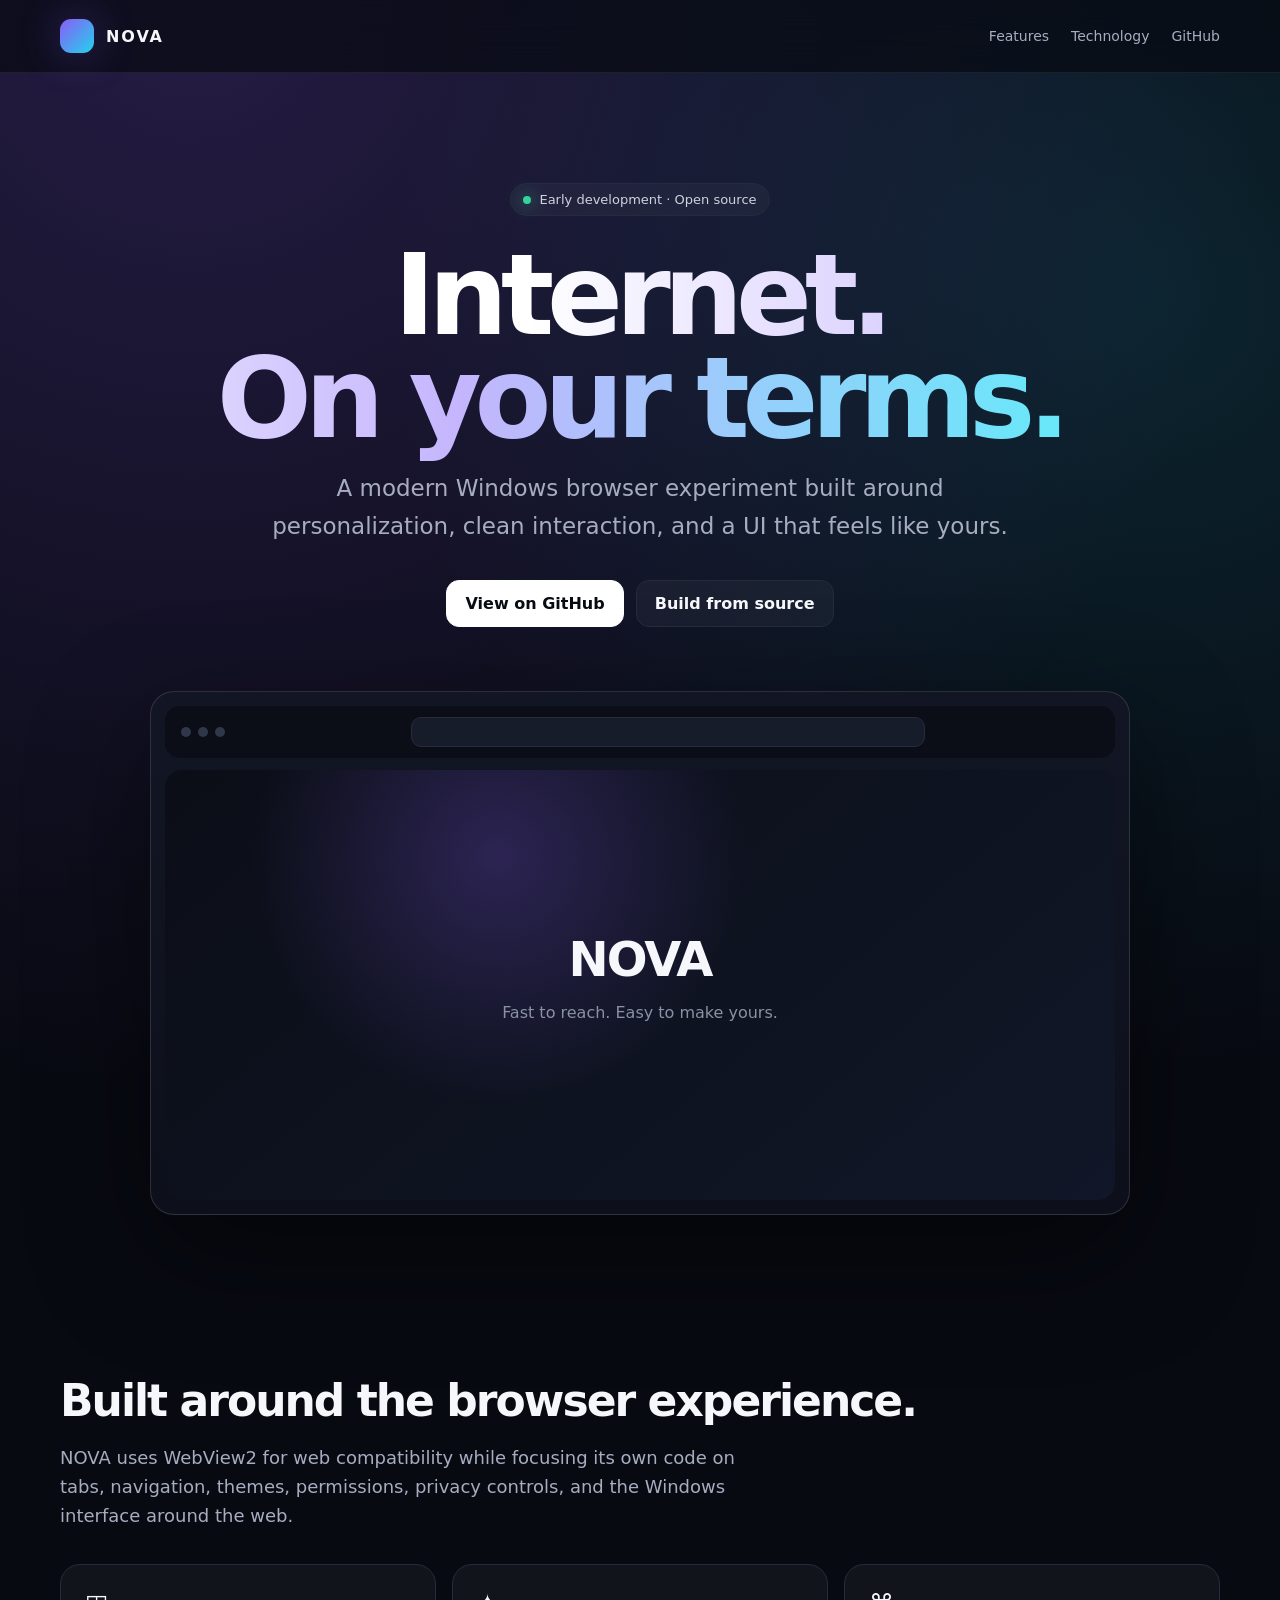
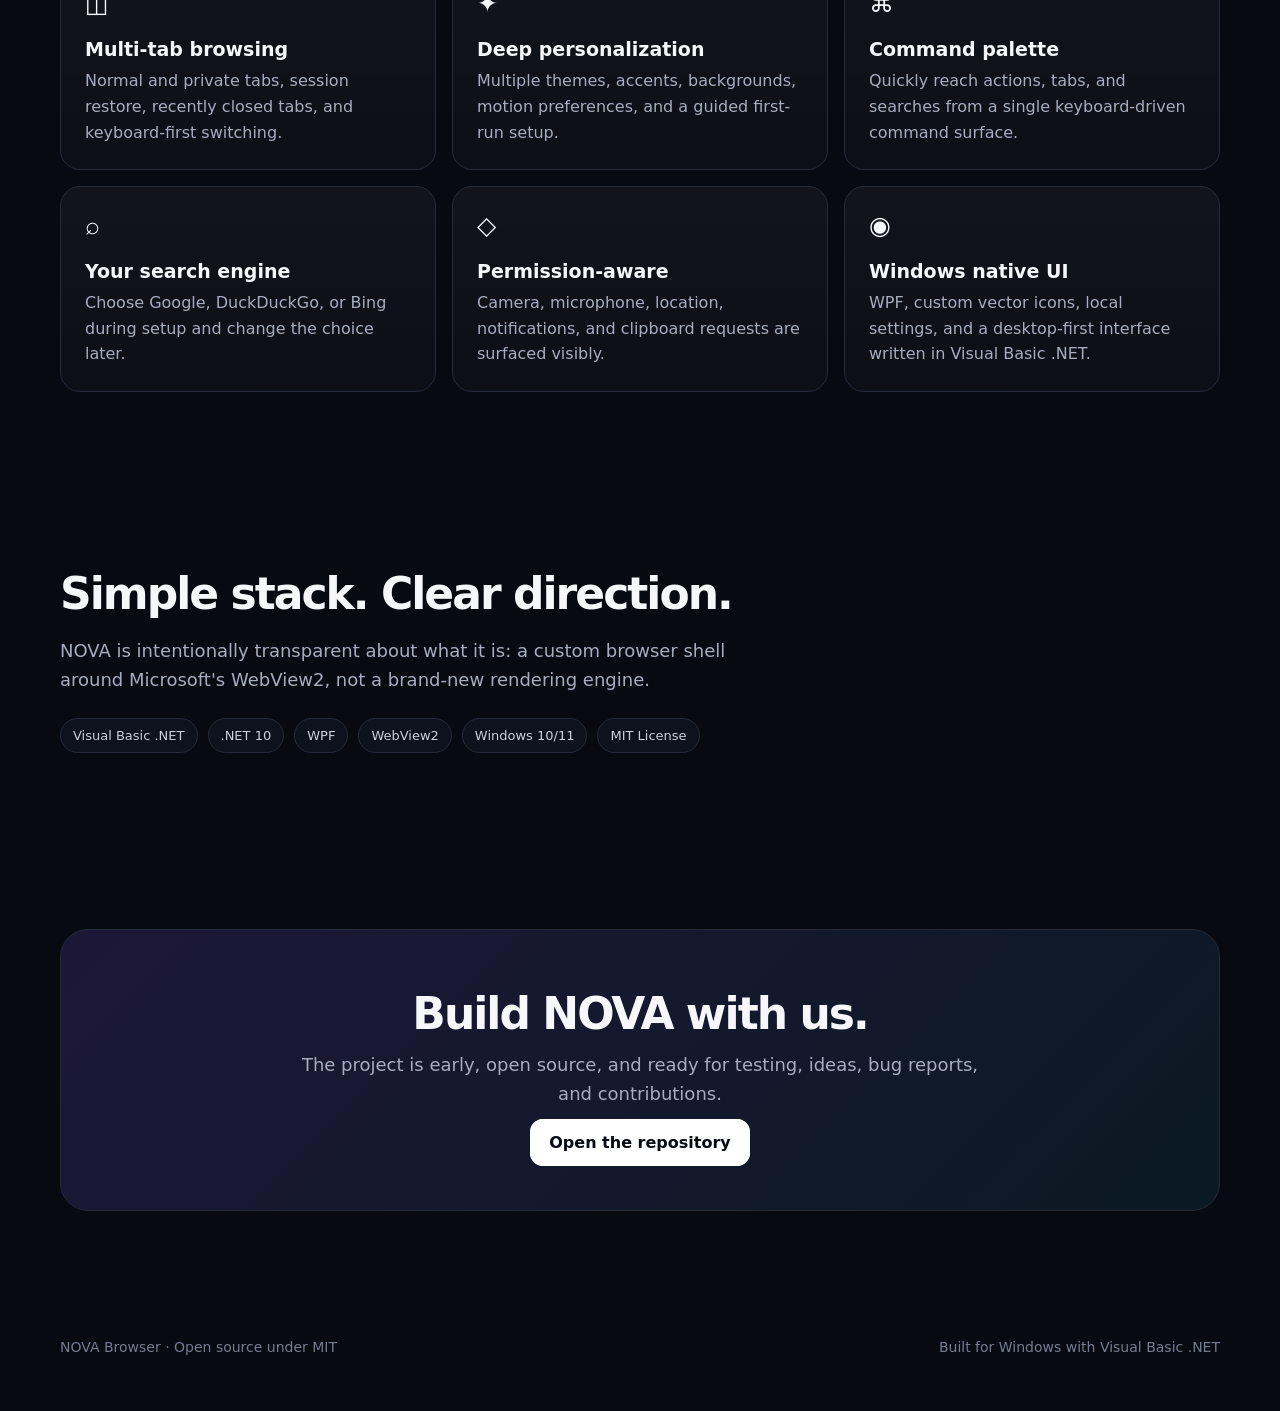
==== docs/index.html @ f79d30aa "Update NOVA Browser -" ====
<!doctype html>
<html lang="en">
<head>
  <meta charset="utf-8" />
  <meta name="viewport" content="width=device-width,initial-scale=1" />
  <meta name="theme-color" content="#090b13" />
  <title>NOVA Browser — Internet, on your terms.</title>
  <meta name="description" content="NOVA Browser is a modern, customizable Windows browser experiment built with Visual Basic .NET, WPF, and Microsoft WebView2." />
  <style>
    :root{--bg:#080a12;--panel:#111522;--text:#f6f7fb;--muted:#a7adc0;--line:#252b3b;--accent:#8b5cf6;--accent2:#22d3ee;--good:#34d399}
    *{box-sizing:border-box} html{scroll-behavior:smooth} body{margin:0;font-family:Inter,ui-sans-serif,system-ui,-apple-system,Segoe UI,Roboto,Arial,sans-serif;background:radial-gradient(circle at 15% 0%,rgba(139,92,246,.22),transparent 34%),radial-gradient(circle at 90% 10%,rgba(34,211,238,.13),transparent 26%),var(--bg);color:var(--text)}
    a{color:inherit;text-decoration:none}.wrap{width:min(1160px,calc(100% - 40px));margin:auto}.nav{position:sticky;top:0;z-index:20;backdrop-filter:blur(16px);background:rgba(8,10,18,.72);border-bottom:1px solid rgba(255,255,255,.07)}.navin{height:72px;display:flex;align-items:center;justify-content:space-between}.brand{display:flex;gap:12px;align-items:center;font-weight:800;letter-spacing:.12em}.logo{width:34px;height:34px;border-radius:11px;background:linear-gradient(135deg,var(--accent),var(--accent2));box-shadow:0 0 40px rgba(139,92,246,.35)}.links{display:flex;gap:22px;color:var(--muted);font-size:14px}.links a:hover{color:#fff}.hero{padding:110px 0 72px;text-align:center}.eyebrow{display:inline-flex;align-items:center;gap:8px;border:1px solid var(--line);background:rgba(255,255,255,.035);padding:8px 12px;border-radius:999px;color:#cfd3df;font-size:13px}.dot{width:8px;height:8px;border-radius:50%;background:var(--good);box-shadow:0 0 18px var(--good)}h1{font-size:clamp(52px,9vw,112px);line-height:.92;margin:28px 0 20px;letter-spacing:-.065em}.grad{background:linear-gradient(90deg,#fff 10%,#c4b5fd 55%,#67e8f9);-webkit-background-clip:text;background-clip:text;color:transparent}.lead{max-width:740px;margin:0 auto;color:var(--muted);font-size:clamp(18px,2.3vw,23px);line-height:1.65}.actions{margin-top:34px;display:flex;justify-content:center;gap:12px;flex-wrap:wrap}.btn{padding:13px 18px;border-radius:13px;border:1px solid var(--line);font-weight:700}.primary{background:#fff;color:#090b13;border-color:#fff}.secondary{background:rgba(255,255,255,.04)}.browser{margin:64px auto 0;max-width:980px;border:1px solid rgba(255,255,255,.13);border-radius:24px;background:linear-gradient(180deg,#121624,#0d101b);box-shadow:0 40px 120px rgba(0,0,0,.48);padding:14px}.bar{height:52px;border-radius:15px;background:#0b0e17;display:flex;align-items:center;padding:0 16px;gap:12px;color:#6f778e}.traffic{display:flex;gap:7px}.traffic i{width:10px;height:10px;border-radius:50%;background:#303748}.url{margin:auto;width:56%;height:30px;border-radius:10px;background:#171c2a;border:1px solid #252b3b}.screen{height:430px;margin-top:12px;border-radius:17px;background:radial-gradient(circle at 35% 20%,rgba(139,92,246,.25),transparent 35%),linear-gradient(140deg,#0b0e17,#111728);display:grid;place-items:center;overflow:hidden}.screenbox{text-align:center}.screenbox b{font-size:48px;letter-spacing:-.04em}.screenbox p{color:#8991a5}.section{padding:88px 0}.section h2{font-size:44px;letter-spacing:-.045em;margin:0 0 14px}.sectionintro{color:var(--muted);max-width:700px;font-size:18px;line-height:1.6}.grid{display:grid;grid-template-columns:repeat(3,1fr);gap:16px;margin-top:34px}.card{min-height:180px;padding:24px;border:1px solid var(--line);border-radius:20px;background:linear-gradient(180deg,rgba(255,255,255,.045),rgba(255,255,255,.02))}.card .icon{font-size:25px}.card h3{margin:20px 0 8px;font-size:19px}.card p{margin:0;color:var(--muted);line-height:1.6}.tech{display:flex;gap:10px;flex-wrap:wrap;margin-top:24px}.pill{border:1px solid var(--line);background:#0e121c;border-radius:999px;padding:9px 12px;color:#cbd0de;font-size:13px}.cta{padding:58px;border:1px solid var(--line);border-radius:28px;background:linear-gradient(135deg,rgba(139,92,246,.16),rgba(34,211,238,.08));text-align:center}.cta h2{margin:0 0 12px}.footer{padding:40px 0 56px;color:#747c91;font-size:14px}.footerin{display:flex;justify-content:space-between;gap:20px;flex-wrap:wrap}
    @media(max-width:800px){.links{display:none}.grid{grid-template-columns:1fr}.hero{padding-top:72px}.screen{height:300px}.browser{margin-top:42px}.section{padding:64px 0}.cta{padding:34px 22px}}
  </style>
</head>
<body>
  <nav class="nav"><div class="wrap navin"><a class="brand" href="#"><span class="logo"></span>NOVA</a><div class="links"><a href="#features">Features</a><a href="#tech">Technology</a><a href="https://github.com/Darschnid479/NovaBrowser">GitHub</a></div></div></nav>
  <main>
    <section class="hero wrap">
      <div class="eyebrow"><span class="dot"></span> Early development · Open source</div>
      <h1><span class="grad">Internet.<br>On your terms.</span></h1>
      <p class="lead">A modern Windows browser experiment built around personalization, clean interaction, and a UI that feels like yours.</p>
      <div class="actions"><a class="btn primary" href="https://github.com/Darschnid479/NovaBrowser">View on GitHub</a><a class="btn secondary" href="https://github.com/Darschnid479/NovaBrowser#-quick-start">Build from source</a></div>
      <div class="browser" aria-label="NOVA Browser concept window"><div class="bar"><span class="traffic"><i></i><i></i><i></i></span><span class="url"></span></div><div class="screen"><div class="screenbox"><b>NOVA</b><p>Fast to reach. Easy to make yours.</p></div></div></div>
    </section>
    <section class="section wrap" id="features"><h2>Built around the browser experience.</h2><p class="sectionintro">NOVA uses WebView2 for web compatibility while focusing its own code on tabs, navigation, themes, permissions, privacy controls, and the Windows interface around the web.</p>
      <div class="grid">
        <div class="card"><div class="icon">◫</div><h3>Multi-tab browsing</h3><p>Normal and private tabs, session restore, recently closed tabs, and keyboard-first switching.</p></div>
        <div class="card"><div class="icon">✦</div><h3>Deep personalization</h3><p>Multiple themes, accents, backgrounds, motion preferences, and a guided first-run setup.</p></div>
        <div class="card"><div class="icon">⌘</div><h3>Command palette</h3><p>Quickly reach actions, tabs, and searches from a single keyboard-driven command surface.</p></div>
        <div class="card"><div class="icon">⌕</div><h3>Your search engine</h3><p>Choose Google, DuckDuckGo, or Bing during setup and change the choice later.</p></div>
        <div class="card"><div class="icon">◇</div><h3>Permission-aware</h3><p>Camera, microphone, location, notifications, and clipboard requests are surfaced visibly.</p></div>
        <div class="card"><div class="icon">◉</div><h3>Windows native UI</h3><p>WPF, custom vector icons, local settings, and a desktop-first interface written in Visual Basic .NET.</p></div>
      </div>
    </section>
    <section class="section wrap" id="tech"><h2>Simple stack. Clear direction.</h2><p class="sectionintro">NOVA is intentionally transparent about what it is: a custom browser shell around Microsoft's WebView2, not a brand-new rendering engine.</p><div class="tech"><span class="pill">Visual Basic .NET</span><span class="pill">.NET 10</span><span class="pill">WPF</span><span class="pill">WebView2</span><span class="pill">Windows 10/11</span><span class="pill">MIT License</span></div></section>
    <section class="section wrap"><div class="cta"><h2>Build NOVA with us.</h2><p class="sectionintro" style="margin:0 auto 24px">The project is early, open source, and ready for testing, ideas, bug reports, and contributions.</p><a class="btn primary" href="https://github.com/Darschnid479/NovaBrowser">Open the repository</a></div></section>
  </main>
  <footer class="footer"><div class="wrap footerin"><span>NOVA Browser · Open source under MIT</span><span>Built for Windows with Visual Basic .NET</span></div></footer>
</body>
</html>
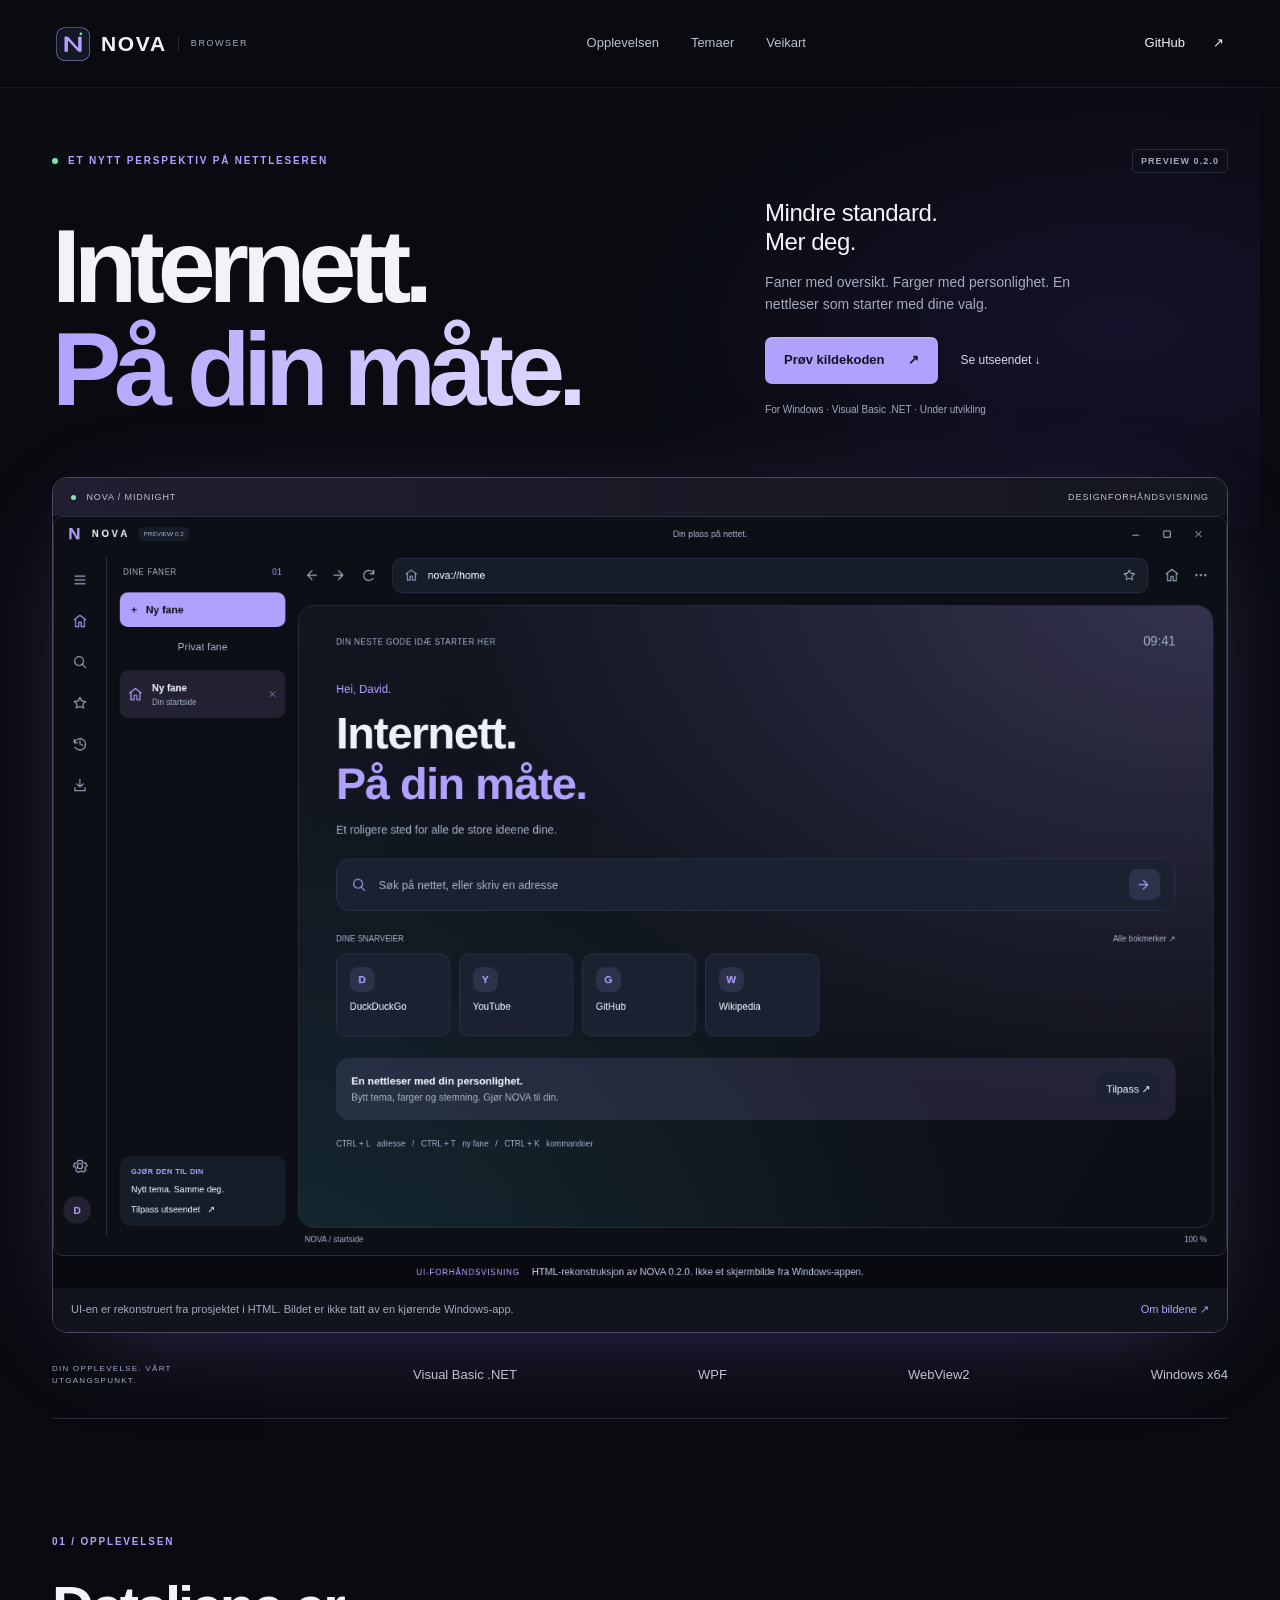
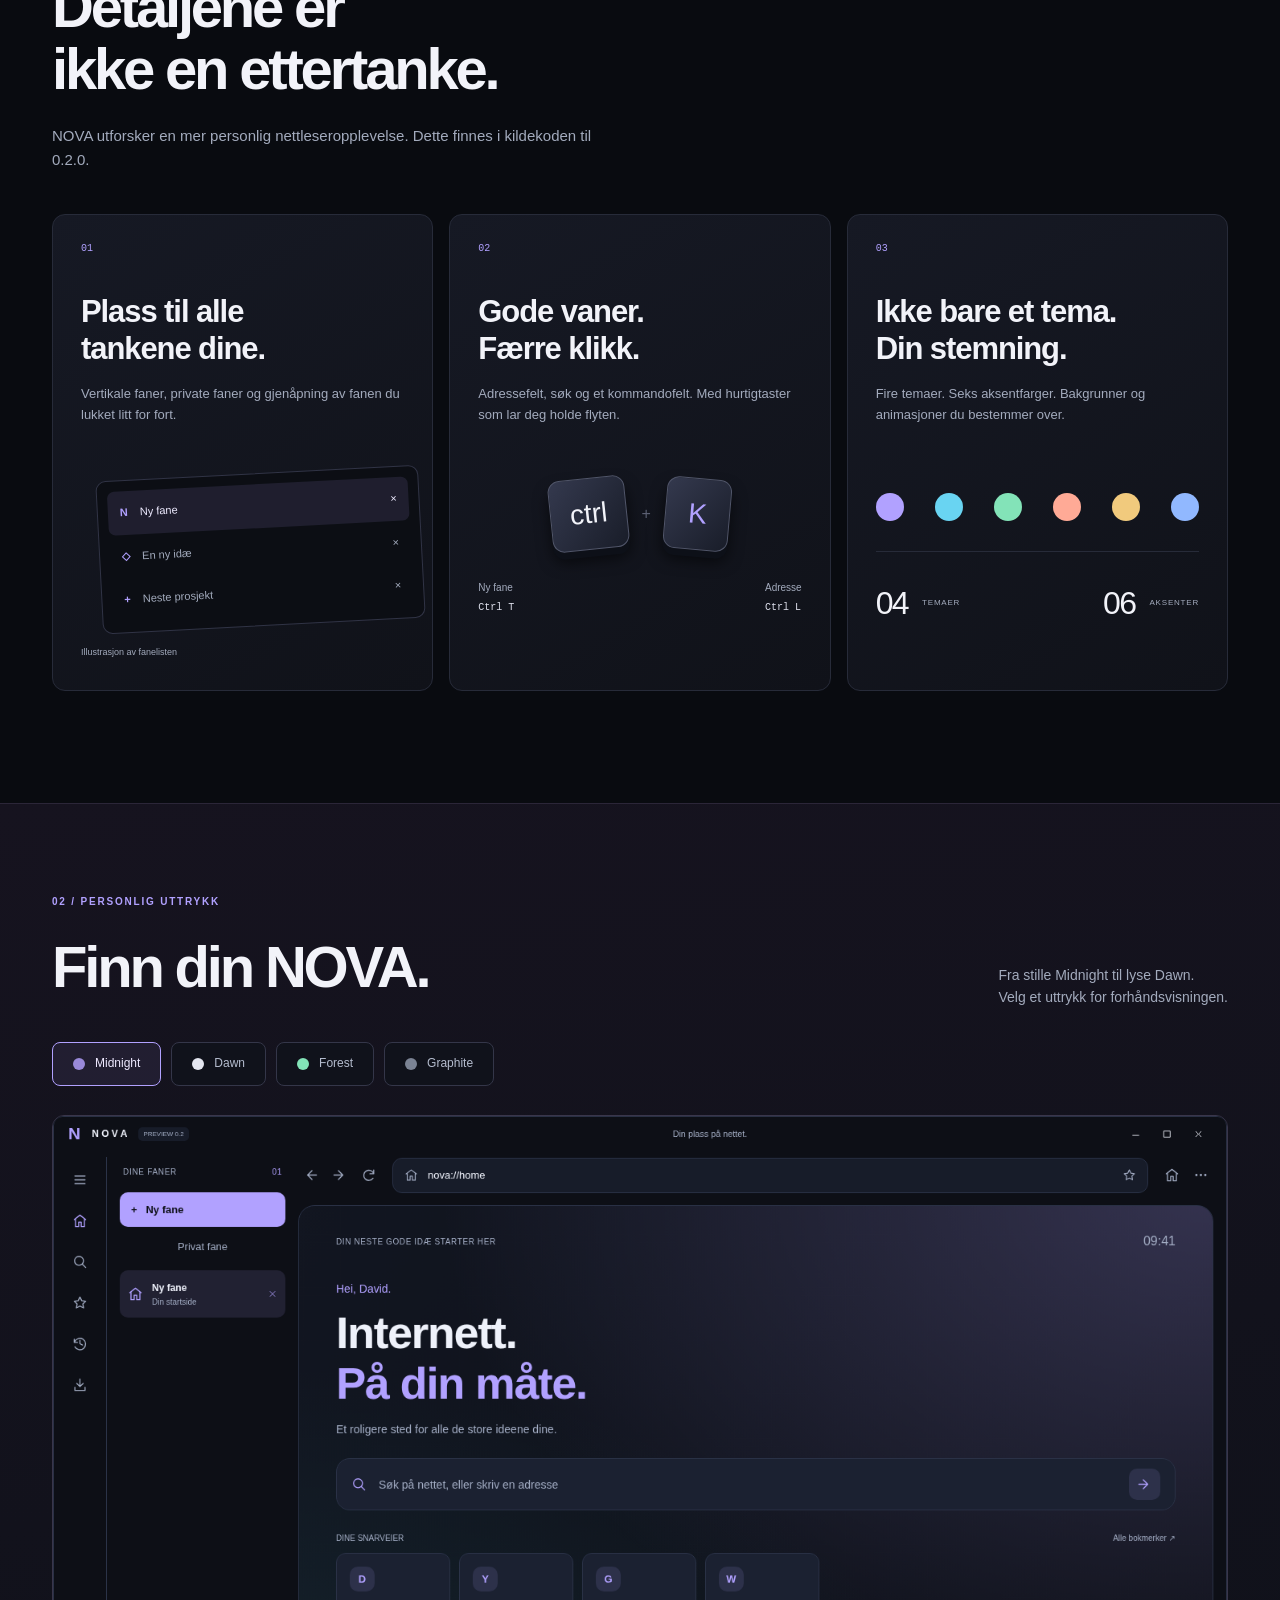
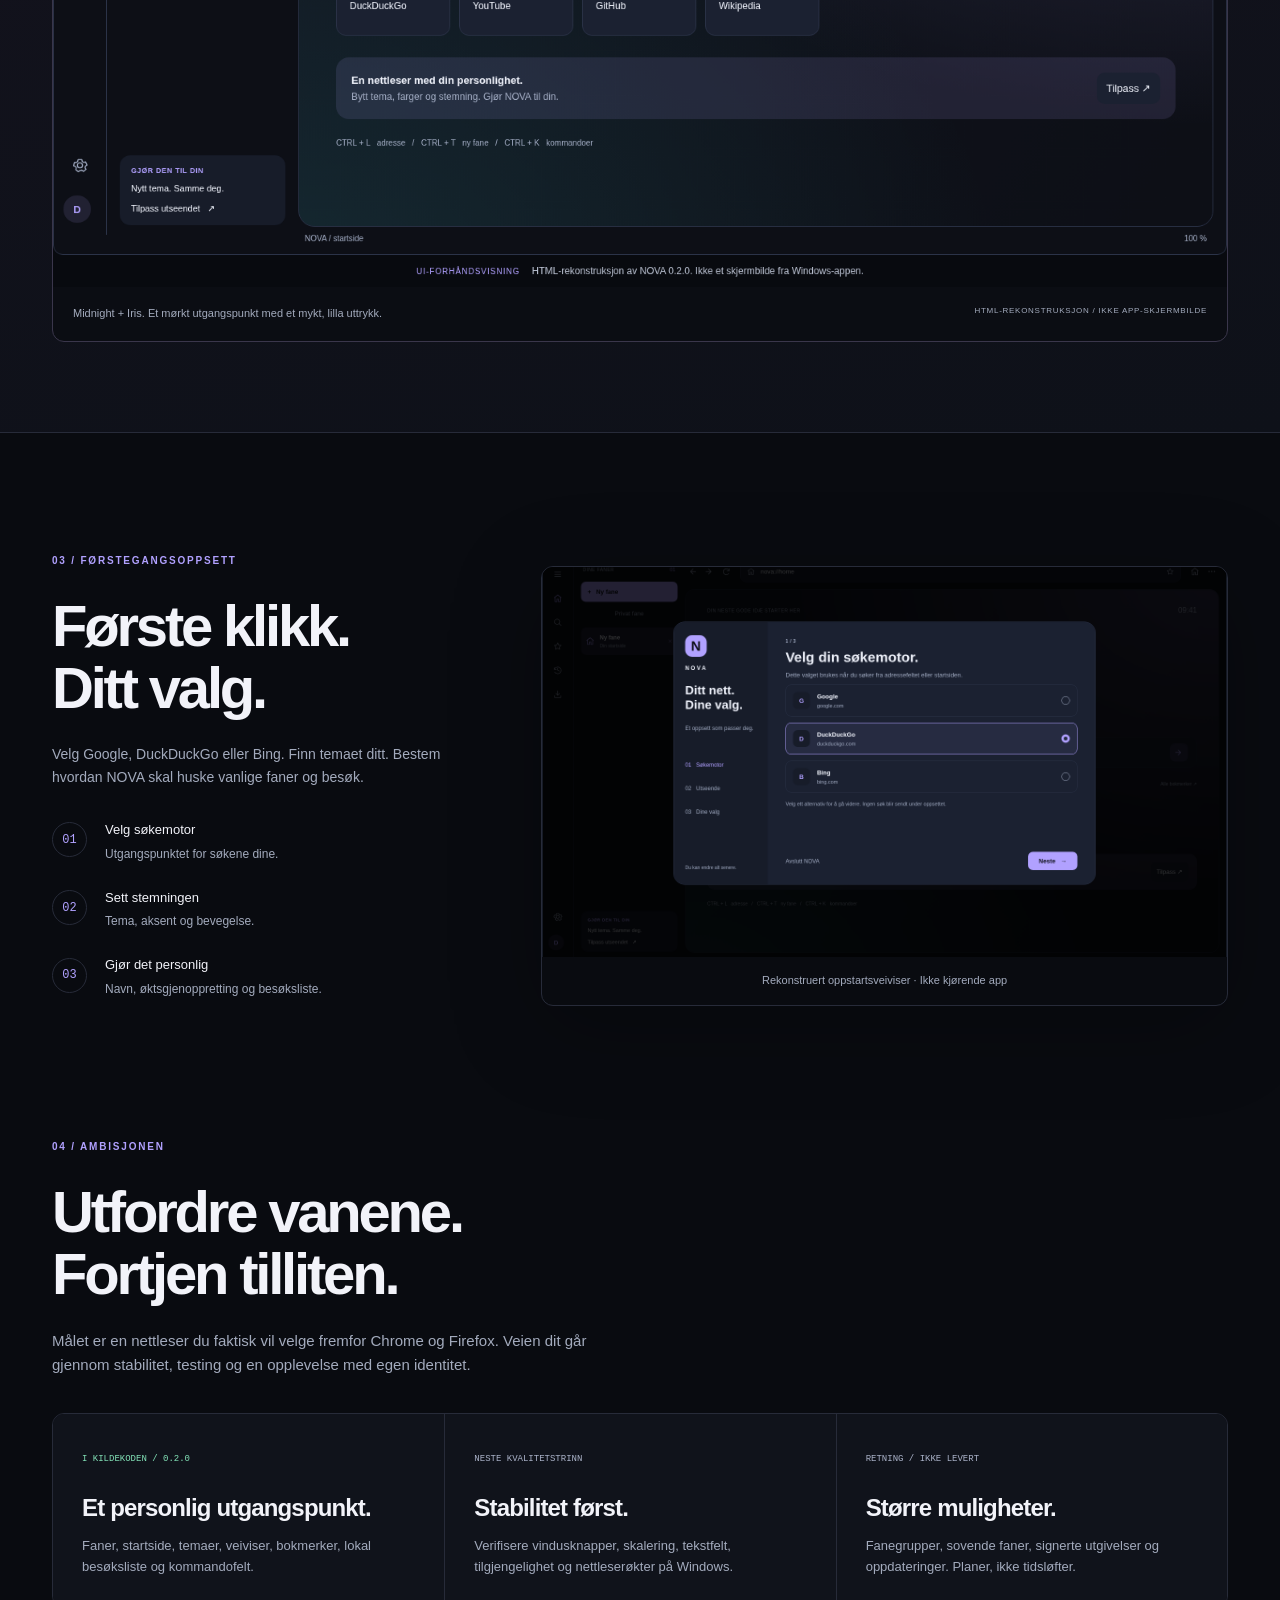
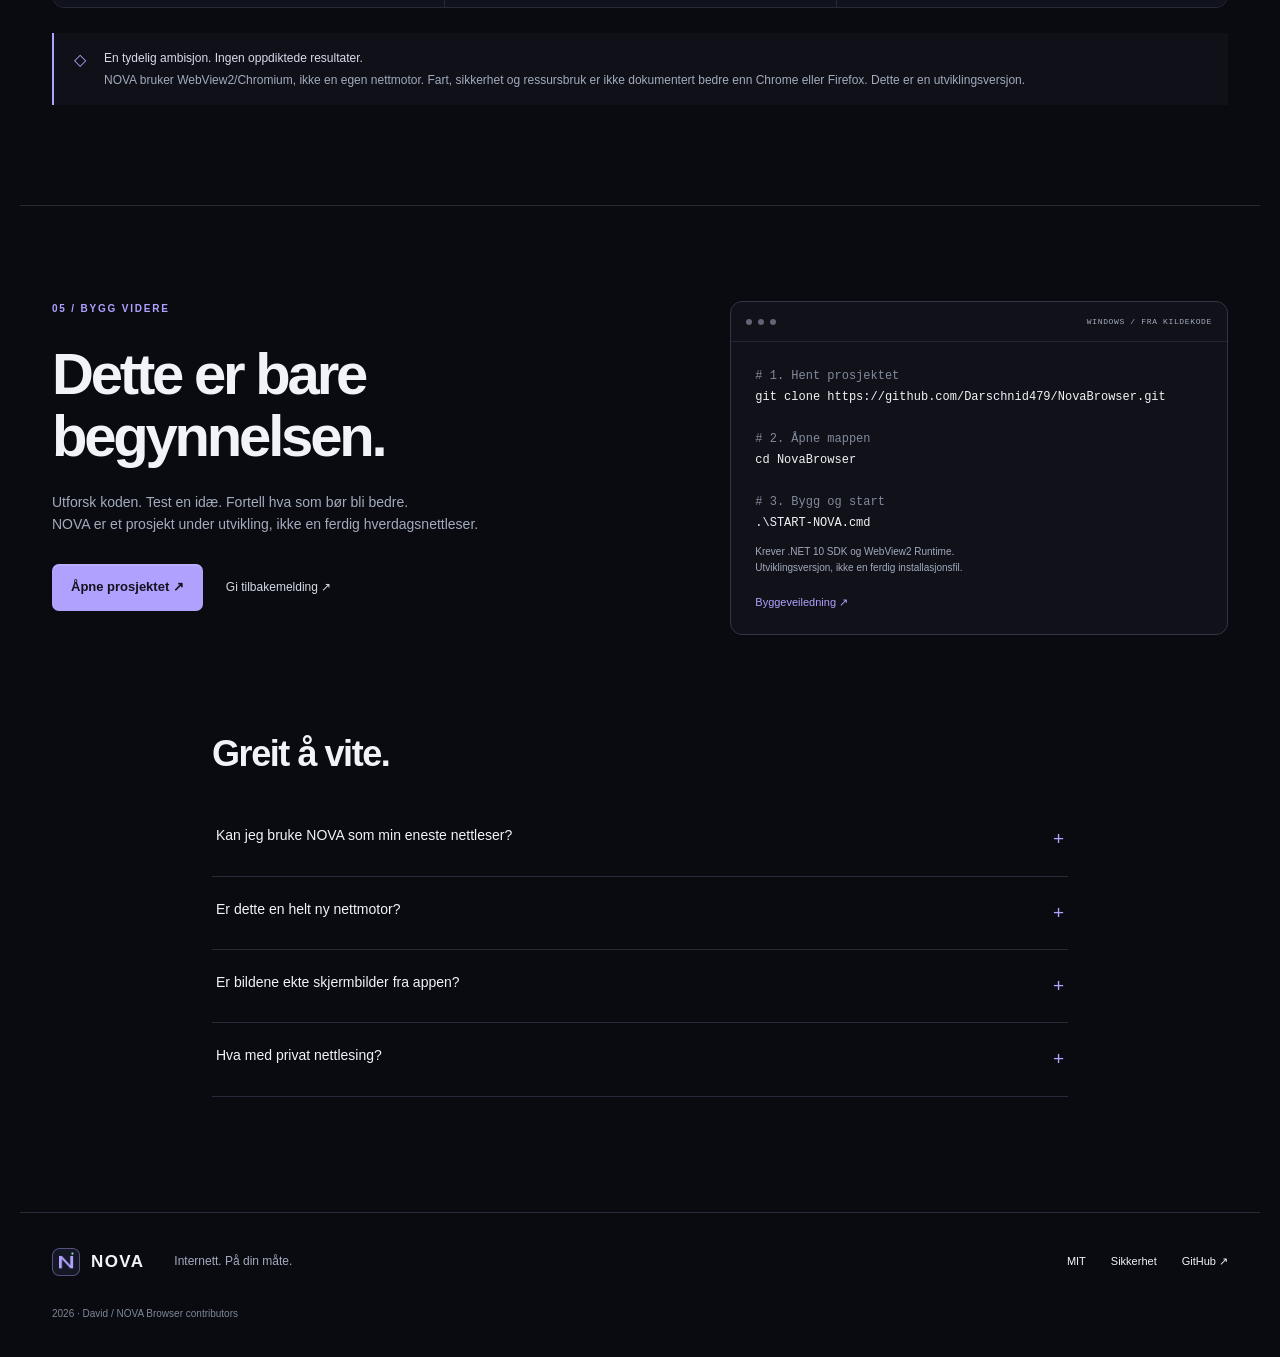
==== commit 870fc502: "Polish NOVA: presentation, documentation and source package" ====
--- a/docs/index.html
+++ b/docs/index.html
@@ -1,41 +1,20 @@
 <!doctype html>
-<html lang="en">
-<head>
-  <meta charset="utf-8" />
-  <meta name="viewport" content="width=device-width,initial-scale=1" />
-  <meta name="theme-color" content="#090b13" />
-  <title>NOVA Browser — Internet, on your terms.</title>
-  <meta name="description" content="NOVA Browser is a modern, customizable Windows browser experiment built with Visual Basic .NET, WPF, and Microsoft WebView2." />
-  <style>
-    :root{--bg:#080a12;--panel:#111522;--text:#f6f7fb;--muted:#a7adc0;--line:#252b3b;--accent:#8b5cf6;--accent2:#22d3ee;--good:#34d399}
-    *{box-sizing:border-box} html{scroll-behavior:smooth} body{margin:0;font-family:Inter,ui-sans-serif,system-ui,-apple-system,Segoe UI,Roboto,Arial,sans-serif;background:radial-gradient(circle at 15% 0%,rgba(139,92,246,.22),transparent 34%),radial-gradient(circle at 90% 10%,rgba(34,211,238,.13),transparent 26%),var(--bg);color:var(--text)}
-    a{color:inherit;text-decoration:none}.wrap{width:min(1160px,calc(100% - 40px));margin:auto}.nav{position:sticky;top:0;z-index:20;backdrop-filter:blur(16px);background:rgba(8,10,18,.72);border-bottom:1px solid rgba(255,255,255,.07)}.navin{height:72px;display:flex;align-items:center;justify-content:space-between}.brand{display:flex;gap:12px;align-items:center;font-weight:800;letter-spacing:.12em}.logo{width:34px;height:34px;border-radius:11px;background:linear-gradient(135deg,var(--accent),var(--accent2));box-shadow:0 0 40px rgba(139,92,246,.35)}.links{display:flex;gap:22px;color:var(--muted);font-size:14px}.links a:hover{color:#fff}.hero{padding:110px 0 72px;text-align:center}.eyebrow{display:inline-flex;align-items:center;gap:8px;border:1px solid var(--line);background:rgba(255,255,255,.035);padding:8px 12px;border-radius:999px;color:#cfd3df;font-size:13px}.dot{width:8px;height:8px;border-radius:50%;background:var(--good);box-shadow:0 0 18px var(--good)}h1{font-size:clamp(52px,9vw,112px);line-height:.92;margin:28px 0 20px;letter-spacing:-.065em}.grad{background:linear-gradient(90deg,#fff 10%,#c4b5fd 55%,#67e8f9);-webkit-background-clip:text;background-clip:text;color:transparent}.lead{max-width:740px;margin:0 auto;color:var(--muted);font-size:clamp(18px,2.3vw,23px);line-height:1.65}.actions{margin-top:34px;display:flex;justify-content:center;gap:12px;flex-wrap:wrap}.btn{padding:13px 18px;border-radius:13px;border:1px solid var(--line);font-weight:700}.primary{background:#fff;color:#090b13;border-color:#fff}.secondary{background:rgba(255,255,255,.04)}.browser{margin:64px auto 0;max-width:980px;border:1px solid rgba(255,255,255,.13);border-radius:24px;background:linear-gradient(180deg,#121624,#0d101b);box-shadow:0 40px 120px rgba(0,0,0,.48);padding:14px}.bar{height:52px;border-radius:15px;background:#0b0e17;display:flex;align-items:center;padding:0 16px;gap:12px;color:#6f778e}.traffic{display:flex;gap:7px}.traffic i{width:10px;height:10px;border-radius:50%;background:#303748}.url{margin:auto;width:56%;height:30px;border-radius:10px;background:#171c2a;border:1px solid #252b3b}.screen{height:430px;margin-top:12px;border-radius:17px;background:radial-gradient(circle at 35% 20%,rgba(139,92,246,.25),transparent 35%),linear-gradient(140deg,#0b0e17,#111728);display:grid;place-items:center;overflow:hidden}.screenbox{text-align:center}.screenbox b{font-size:48px;letter-spacing:-.04em}.screenbox p{color:#8991a5}.section{padding:88px 0}.section h2{font-size:44px;letter-spacing:-.045em;margin:0 0 14px}.sectionintro{color:var(--muted);max-width:700px;font-size:18px;line-height:1.6}.grid{display:grid;grid-template-columns:repeat(3,1fr);gap:16px;margin-top:34px}.card{min-height:180px;padding:24px;border:1px solid var(--line);border-radius:20px;background:linear-gradient(180deg,rgba(255,255,255,.045),rgba(255,255,255,.02))}.card .icon{font-size:25px}.card h3{margin:20px 0 8px;font-size:19px}.card p{margin:0;color:var(--muted);line-height:1.6}.tech{display:flex;gap:10px;flex-wrap:wrap;margin-top:24px}.pill{border:1px solid var(--line);background:#0e121c;border-radius:999px;padding:9px 12px;color:#cbd0de;font-size:13px}.cta{padding:58px;border:1px solid var(--line);border-radius:28px;background:linear-gradient(135deg,rgba(139,92,246,.16),rgba(34,211,238,.08));text-align:center}.cta h2{margin:0 0 12px}.footer{padding:40px 0 56px;color:#747c91;font-size:14px}.footerin{display:flex;justify-content:space-between;gap:20px;flex-wrap:wrap}
-    @media(max-width:800px){.links{display:none}.grid{grid-template-columns:1fr}.hero{padding-top:72px}.screen{height:300px}.browser{margin-top:42px}.section{padding:64px 0}.cta{padding:34px 22px}}
-  </style>
-</head>
-<body>
-  <nav class="nav"><div class="wrap navin"><a class="brand" href="#"><span class="logo"></span>NOVA</a><div class="links"><a href="#features">Features</a><a href="#tech">Technology</a><a href="https://github.com/Darschnid479/NovaBrowser">GitHub</a></div></div></nav>
-  <main>
-    <section class="hero wrap">
-      <div class="eyebrow"><span class="dot"></span> Early development · Open source</div>
-      <h1><span class="grad">Internet.<br>On your terms.</span></h1>
-      <p class="lead">A modern Windows browser experiment built around personalization, clean interaction, and a UI that feels like yours.</p>
-      <div class="actions"><a class="btn primary" href="https://github.com/Darschnid479/NovaBrowser">View on GitHub</a><a class="btn secondary" href="https://github.com/Darschnid479/NovaBrowser#-quick-start">Build from source</a></div>
-      <div class="browser" aria-label="NOVA Browser concept window"><div class="bar"><span class="traffic"><i></i><i></i><i></i></span><span class="url"></span></div><div class="screen"><div class="screenbox"><b>NOVA</b><p>Fast to reach. Easy to make yours.</p></div></div></div>
-    </section>
-    <section class="section wrap" id="features"><h2>Built around the browser experience.</h2><p class="sectionintro">NOVA uses WebView2 for web compatibility while focusing its own code on tabs, navigation, themes, permissions, privacy controls, and the Windows interface around the web.</p>
-      <div class="grid">
-        <div class="card"><div class="icon">◫</div><h3>Multi-tab browsing</h3><p>Normal and private tabs, session restore, recently closed tabs, and keyboard-first switching.</p></div>
-        <div class="card"><div class="icon">✦</div><h3>Deep personalization</h3><p>Multiple themes, accents, backgrounds, motion preferences, and a guided first-run setup.</p></div>
-        <div class="card"><div class="icon">⌘</div><h3>Command palette</h3><p>Quickly reach actions, tabs, and searches from a single keyboard-driven command surface.</p></div>
-        <div class="card"><div class="icon">⌕</div><h3>Your search engine</h3><p>Choose Google, DuckDuckGo, or Bing during setup and change the choice later.</p></div>
-        <div class="card"><div class="icon">◇</div><h3>Permission-aware</h3><p>Camera, microphone, location, notifications, and clipboard requests are surfaced visibly.</p></div>
-        <div class="card"><div class="icon">◉</div><h3>Windows native UI</h3><p>WPF, custom vector icons, local settings, and a desktop-first interface written in Visual Basic .NET.</p></div>
-      </div>
-    </section>
-    <section class="section wrap" id="tech"><h2>Simple stack. Clear direction.</h2><p class="sectionintro">NOVA is intentionally transparent about what it is: a custom browser shell around Microsoft's WebView2, not a brand-new rendering engine.</p><div class="tech"><span class="pill">Visual Basic .NET</span><span class="pill">.NET 10</span><span class="pill">WPF</span><span class="pill">WebView2</span><span class="pill">Windows 10/11</span><span class="pill">MIT License</span></div></section>
-    <section class="section wrap"><div class="cta"><h2>Build NOVA with us.</h2><p class="sectionintro" style="margin:0 auto 24px">The project is early, open source, and ready for testing, ideas, bug reports, and contributions.</p><a class="btn primary" href="https://github.com/Darschnid479/NovaBrowser">Open the repository</a></div></section>
-  </main>
-  <footer class="footer"><div class="wrap footerin"><span>NOVA Browser · Open source under MIT</span><span>Built for Windows with Visual Basic .NET</span></div></footer>
-</body>
-</html>
+<html lang="nb"><head><meta charset="utf-8"><meta name="viewport" content="width=device-width, initial-scale=1"><meta name="description" content="NOVA Browser: en personlig Windows-nettleser i Visual Basic .NET. Utforsk faner, temaer og et oppsett som starter med dine valg."><meta name="theme-color" content="#090b10"><meta property="og:title" content="NOVA Browser | Internett. På din måte."><meta property="og:description" content="Ditt nett. Dine valg. En Windows-nettleser under utvikling, med faner, temaer og et personlig oppsett."><meta property="og:type" content="website"><meta property="og:image" content="https://darschnid479.github.io/NovaBrowser/assets/brand/social-card.png"><meta property="og:url" content="https://darschnid479.github.io/NovaBrowser/"><meta name="twitter:card" content="summary_large_image"><title>NOVA Browser | Internett. På din måte.</title><link rel="icon" href="assets/brand/nova-mark.png"><link rel="stylesheet" href="assets/site.css"><script src="assets/site.js" defer></script></head>
+<body><a class="skip" href="#main">Hopp til innhold</a><header class="site-header"><a class="logo" href="#" aria-label="NOVA start"><img src="assets/brand/nova-mark.png" width="34" height="34" alt=""><strong>NOVA</strong><span>BROWSER</span></a><nav aria-label="Hovedmeny"><a href="#opplevelsen">Opplevelsen</a><a href="#temaer">Temaer</a><a href="#veikart">Veikart</a></nav><a class="github-link" href="https://github.com/Darschnid479/NovaBrowser">GitHub <span aria-hidden="true">&#8599;</span></a></header>
+<main id="main"><section class="hero wrap"><div class="hero-orbit" aria-hidden="true"></div><p class="eyebrow"><span class="dot"></span> ET NYTT PERSPEKTIV PÅ NETTLESEREN <span class="release">PREVIEW 0.2.0</span></p><div class="hero-grid"><h1>Internett.<br><span>På din måte.</span></h1><div class="hero-copy"><p>Mindre standard.<br>Mer deg.</p><p class="muted">Faner med oversikt. Farger med personlighet. En nettleser som starter med dine valg.</p><div class="actions"><a class="button primary" href="#kom-i-gang">Prøv kildekoden <span>&#8599;</span></a><a class="text-link" href="#temaer">Se utseendet &#8595;</a></div><small>For Windows &middot; Visual Basic .NET &middot; Under utvikling</small></div></div>
+<figure class="hero-shot"><div class="shot-top"><span><i></i> NOVA / MIDNIGHT</span><span>DESIGNFORHÅNDSVISNING</span></div><img id="hero-preview" src="assets/previews/nova-midnight.png" width="1460" height="960" fetchpriority="high" alt="HTML-rekonstruksjon av NOVAs startside: mørkt tema, vertikale faner og personlig søk."><figcaption>UI-en er rekonstruert fra prosjektet i HTML. Bildet er ikke tatt av en kjørende Windows-app. <a href="https://github.com/Darschnid479/NovaBrowser/blob/main/docs/VISUELT.md">Om bildene &#8599;</a></figcaption></figure>
+<div class="tech-strip"><span>DIN OPPLEVELSE. VÅRT UTGANGSPUNKT.</span><div>Visual Basic .NET</div><div>WPF</div><div>WebView2</div><div>Windows x64</div></div></section>
+<section class="wrap feature-section" id="opplevelsen"><div class="section-heading"><p class="eyebrow">01 / OPPLEVELSEN</p><h2>Detaljene er<br>ikke en ettertanke.</h2><p class="muted">NOVA utforsker en mer personlig nettleseropplevelse. Dette finnes i kildekoden til 0.2.0.</p></div><div class="feature-grid"><article class="feature-card tabs-card"><span class="card-number">01</span><h3>Plass til alle<br>tankene dine.</h3><p>Vertikale faner, private faner og gjenåpning av fanen du lukket litt for fort.</p><div class="mini-tabs" aria-hidden="true"><div class="selected"><b>N</b> Ny fane <span>&#215;</span></div><div><b>&#9671;</b> En ny idæ <span>&#215;</span></div><div><b>+</b> Neste prosjekt <span>&#215;</span></div></div><small>Illustrasjon av fanelisten</small></article><article class="feature-card command-card"><span class="card-number">02</span><h3>Gode vaner.<br>Færre klikk.</h3><p>Adressefelt, søk og et kommandofelt. Med hurtigtaster som lar deg holde flyten.</p><div class="keycap-art" aria-hidden="true"><kbd>ctrl</kbd><span>+</span><kbd>K</kbd></div><div class="shortcut-line"><span>Ny fane <kbd>Ctrl T</kbd></span><span>Adresse <kbd>Ctrl L</kbd></span></div></article><article class="feature-card settings-card"><span class="card-number">03</span><h3>Ikke bare et tema.<br>Din stemning.</h3><p>Fire temaer. Seks aksentfarger. Bakgrunner og animasjoner du bestemmer over.</p><div class="swatches" aria-hidden="true"><i></i><i></i><i></i><i></i><i></i><i></i></div><div class="feature-bottom"><strong>04</strong><span>TEMAER</span><strong>06</strong><span>AKSENTER</span></div></article></div></section>
+<section class="theme-section" id="temaer"><div class="wrap"><div class="theme-heading"><div><p class="eyebrow">02 / PERSONLIG UTTRYKK</p><h2>Finn din NOVA.</h2></div><p class="muted">Fra stille Midnight til lyse Dawn.<br>Velg et uttrykk for forhåndsvisningen.</p></div><div class="theme-switch" role="group" aria-label="Velg forhåndsvisningstema"><button type="button" data-theme="midnight" aria-pressed="true"><i></i>Midnight</button><button type="button" data-theme="dawn" aria-pressed="false"><i></i>Dawn</button><button type="button" data-theme="forest" aria-pressed="false"><i></i>Forest</button><button type="button" data-theme="graphite" aria-pressed="false"><i></i>Graphite</button></div><figure class="theme-display"><img id="theme-preview" src="assets/previews/nova-midnight.png" alt="Designforhåndsvisning av NOVA i Midnight-tema" width="1460" height="960" loading="lazy"><figcaption><span id="theme-description" aria-live="polite">Midnight + Iris. Et mørkt utgangspunkt med et mykt, lilla uttrykk.</span><span>HTML-REKONSTRUKSJON / IKKE APP-SKJERMBILDE</span></figcaption></figure></div></section>
+<section class="wrap setup-section"><div class="setup-copy"><p class="eyebrow">03 / FØRSTEGANGSOPPSETT</p><h2>Første klikk.<br>Ditt valg.</h2><p class="muted">Velg Google, DuckDuckGo eller Bing. Finn temaet ditt. Bestem hvordan NOVA skal huske vanlige faner og besøk.</p><ol><li><span>01</span><div><strong>Velg søkemotor</strong><p>Utgangspunktet for søkene dine.</p></div></li><li><span>02</span><div><strong>Sett stemningen</strong><p>Tema, aksent og bevegelse.</p></div></li><li><span>03</span><div><strong>Gjør det personlig</strong><p>Navn, øktsgjenoppretting og besøksliste.</p></div></li></ol></div><figure class="setup-picture"><img src="assets/previews/nova-setup.png" width="1460" height="960" alt="Designforhåndsvisning av NOVAs oppstartsveiviser med valg av søkemotor" loading="lazy"><figcaption>Rekonstruert oppstartsveiviser &middot; Ikke kjørende app</figcaption></figure></section>
+<section class="wrap roadmap" id="veikart"><div class="section-heading"><p class="eyebrow">04 / AMBISJONEN</p><h2>Utfordre vanene.<br>Fortjen tilliten.</h2><p class="muted">Målet er en nettleser du faktisk vil velge fremfor Chrome og Firefox. Veien dit går gjennom stabilitet, testing og en opplevelse med egen identitet.</p></div><div class="roadmap-grid"><article><span class="stage current">I KILDEKODEN / 0.2.0</span><h3>Et personlig utgangspunkt.</h3><p>Faner, startside, temaer, veiviser, bokmerker, lokal besøksliste og kommandofelt.</p></article><article><span class="stage">NESTE KVALITETSTRINN</span><h3>Stabilitet først.</h3><p>Verifisere vindusknapper, skalering, tekstfelt, tilgjengelighet og nettleserøkter på Windows.</p></article><article><span class="stage">RETNING / IKKE LEVERT</span><h3>Større muligheter.</h3><p>Fanegrupper, sovende faner, signerte utgivelser og oppdateringer. Planer, ikke tidsløfter.</p></article></div><aside class="honesty"><span>&#9671;</span><p><strong>En tydelig ambisjon. Ingen oppdiktede resultater.</strong><br>NOVA bruker WebView2/Chromium, ikke en egen nettmotor. Fart, sikkerhet og ressursbruk er ikke dokumentert bedre enn Chrome eller Firefox. Dette er en utviklingsversjon.</p></aside></section>
+<section class="wrap start-section" id="kom-i-gang"><div><p class="eyebrow">05 / BYGG VIDERE</p><h2>Dette er bare<br>begynnelsen.</h2><p class="muted">Utforsk koden. Test en idæ. Fortell hva som bør bli bedre.<br>NOVA er et prosjekt under utvikling, ikke en ferdig hverdagsnettleser.</p><div class="actions"><a class="button primary" href="https://github.com/Darschnid479/NovaBrowser">Åpne prosjektet &#8599;</a><a class="text-link" href="https://github.com/Darschnid479/NovaBrowser/issues/new/choose">Gi tilbakemelding &#8599;</a></div></div><div class="terminal"><div><i></i><i></i><i></i><span>WINDOWS / FRA KILDEKODE</span></div><pre><span># 1. Hent prosjektet</span>
+git clone https://github.com/Darschnid479/NovaBrowser.git
+
+<span># 2. Åpne mappen</span>
+cd NovaBrowser
+
+<span># 3. Bygg og start</span>
+.\START-NOVA.cmd</pre><p>Krever .NET 10 SDK og WebView2 Runtime.<br>Utviklingsversjon, ikke en ferdig installasjonsfil.</p><a href="https://github.com/Darschnid479/NovaBrowser#kom-i-gang">Byggeveiledning &#8599;</a></div></section>
+<section class="wrap faq"><h2>Greit å vite.</h2><details><summary>Kan jeg bruke NOVA som min eneste nettleser?</summary><p>Det anbefales ikke på dette stadiet. 0.2.0 er en utviklingsversjon med kjente og uavklarte feil. Test med en ufølsom profil, og behold en etablert nettleser til viktige oppgaver.</p></details><details><summary>Er dette en helt ny nettmotor?</summary><p>Nei. Visual Basic .NET og WPF driver appens grensesnitt. Microsoft WebView2 viser nettsidene. NOVAs prosjekt er brukeropplevelsen rundt nettmotoren.</p></details><details><summary>Er bildene ekte skjermbilder fra appen?</summary><p>Appbildene er merkede HTML-rekonstruksjoner basert på NOVA 0.2.0. De er ikke tatt av Windows-appen. Kildepakken inneholder et verktøy for å ta ekte skjermbilder på Windows.</p></details><details><summary>Hva med privat nettlesing?</summary><p>Private faner er implementert, men privat betyr ikke anonym. NOVA og WebView2 har ulike lag for datalagring. Se prosjektets personverndokument før du bruker funksjonen.</p></details></section>
+</main><footer class="wrap footer"><a class="logo" href="#"><img src="assets/brand/nova-mark.png" width="28" height="28" alt=""><strong>NOVA</strong></a><p>Internett. På din måte.</p><div><a href="https://github.com/Darschnid479/NovaBrowser/blob/main/LICENSE">MIT</a><a href="https://github.com/Darschnid479/NovaBrowser/blob/main/SECURITY.md">Sikkerhet</a><a href="https://github.com/Darschnid479/NovaBrowser">GitHub &#8599;</a></div><small>2026 &middot; David / NOVA Browser contributors</small></footer></body></html>
--- a/docs/assets/site.css
+++ b/docs/assets/site.css
@@ -0,0 +1 @@
+@charset "UTF-8";:root{--bg:#090b10;--card:#11141d;--stroke:#272b39;--text:#f2f3f9;--muted:#a3abbd;--accent:#b1a1ff;--green:#83e3b8;color-scheme:dark}*{box-sizing:border-box}html{scroll-behavior:smooth;scroll-padding-top:110px}body{margin:0;background:var(--bg);color:var(--text);font:16px/1.6 "Segoe UI",Arial,sans-serif}a{color:inherit;text-decoration:none}button{font:inherit}a,button,summary{-webkit-tap-highlight-color:transparent}a:focus-visible,button:focus-visible,summary:focus-visible{outline:2px solid var(--accent);outline-offset:5px}img{max-width:100%;height:auto;display:block}figure{margin:0}h1,h2,h3,p{margin-top:0}h1,h2,h3{line-height:1.07;font-weight:600;letter-spacing:-.055em}h2{font-size:58px;margin-bottom:24px}h3{font-size:31px;line-height:1.17;letter-spacing:-.035em}.wrap{max-width:1240px;margin:auto;padding-left:32px;padding-right:32px}.muted{color:var(--muted)}.site-header{height:88px;max-width:1440px;padding:0 56px;margin:auto;display:flex;align-items:center;justify-content:space-between;gap:30px;position:relative;z-index:10;border-bottom:1px solid #ffffff10}.logo{display:flex;align-items:center;gap:11px}.logo strong{font-size:21px;letter-spacing:.08em}.logo>span{font-size:9px;letter-spacing:.17em;color:var(--muted);border-left:1px solid var(--stroke);padding-left:12px}.site-header nav{display:flex;gap:32px;font-size:13px;color:#b9c0ce}.site-header a:hover{color:var(--accent)}.github-link{font-size:13px;display:flex;gap:28px}.hero{padding-top:61px;position:relative}.hero-orbit{z-index:-1;position:absolute;width:700px;height:500px;right:0;top:-60px;opacity:.7;background:radial-gradient(ellipse at 80% 60%,#6c41e82d,transparent 65%);pointer-events:none}.eyebrow{font-size:10px;font-weight:600;letter-spacing:.18em;color:var(--accent);display:flex;align-items:center;gap:10px;margin-bottom:26px}.dot{width:6px;height:6px;border-radius:100%;background:var(--green);box-shadow:0 0 14px #83e3b855}.release{border:1px solid var(--stroke);padding:4px 8px;border-radius:4px;margin-left:auto;color:var(--muted);font-size:9px;letter-spacing:.12em}.hero-grid{display:grid;grid-template-columns:1.4fr 1fr;align-items:end;gap:65px}.hero h1{font-size:104px;line-height:.99;letter-spacing:-.068em;margin:0 0 14px}.hero h1 span{background:linear-gradient(100deg,#b1a1ff,#dfd9ff);background-clip:text;-webkit-background-clip:text;color:transparent}.hero-copy{padding-bottom:17px}.hero-copy>p:first-child{font-size:24px;line-height:1.2;letter-spacing:-.02em;margin-bottom:14px}.hero-copy .muted{font-size:14px;max-width:340px;margin-bottom:21px}.actions{display:flex;align-items:center;gap:23px;flex-wrap:wrap}.button{display:inline-flex;align-items:center;gap:23px;font-weight:600;font-size:13px;border-radius:7px;min-height:47px;padding:12px 19px;transition:transform .2s,background .2s}.primary{background:var(--accent);color:#13121d;box-shadow:0 2px 0 #fff2 inset}.primary:hover{transform:translateY(-2px);background:#c5baff}.text-link{font-size:12px;color:#d4d9e4}.text-link:hover{color:var(--accent)}.hero-copy small{font-size:10px;color:var(--muted);display:block;margin-top:18px}.hero-shot{margin-top:42px;position:relative;border:1px solid #4c4564;border-radius:15px;overflow:hidden;box-shadow:0 20px 110px -45px #9178f770}.shot-top{background:linear-gradient(90deg,#201e30,#14161f);padding:12px 18px;display:flex;justify-content:space-between;font-size:9px;color:#bfc1d0;letter-spacing:.1em}.shot-top i{display:inline-block;width:5px;height:5px;border-radius:50%;background:var(--green);margin-right:7px}.hero-shot>img{width:100%}figcaption{color:var(--muted);font-size:11px;line-height:1.6} .hero-shot figcaption{padding:13px 18px;background:#12141d}.hero-shot figcaption a{float:right;color:var(--accent)}.tech-strip{display:flex;align-items:center;justify-content:space-between;border-bottom:1px solid var(--stroke);padding:30px 0;color:#c0c6d2;font-size:13px}.tech-strip>span{font-size:8px;letter-spacing:.16em;color:var(--muted);max-width:180px}.feature-section{padding-top:115px;padding-bottom:112px}.section-heading{position:relative;max-width:800px}.section-heading>p.muted{max-width:580px;font-size:15px}.feature-grid{display:grid;grid-template-columns:1fr 1fr 1fr;gap:16px;margin-top:42px}.feature-card{border:1px solid var(--stroke);border-radius:13px;padding:28px;background:linear-gradient(150deg,#161924,#101219);overflow:hidden}.card-number{font:10px monospace;color:var(--accent);display:block;margin-bottom:40px}.feature-card h3{margin-bottom:17px}.feature-card>p{color:var(--muted);font-size:13px;min-height:64px;margin-bottom:22px}.feature-card>small{font-size:9px;color:var(--muted)}.mini-tabs{border:1px solid #303345;border-radius:10px;padding:10px;background:#0c0e14;margin-top:26px;margin-bottom:10px;transform:rotate(-3deg) translateX(18px)}.mini-tabs>div{display:flex;gap:12px;align-items:center;padding:13px 12px;color:var(--muted);font-size:11px}.mini-tabs .selected{background:#b1a1ff1c;border-radius:7px;color:#eeebff}.mini-tabs b{color:var(--accent)}.mini-tabs span{margin-left:auto}.keycap-art{display:flex;align-items:center;justify-content:center;gap:14px;margin:30px 0}.keycap-art kbd{font:28px "Segoe UI",Arial,sans-serif;padding:19px;border:1px solid #505569;border-radius:12px;background:linear-gradient(130deg,#34394e,#191d29);box-shadow:0 7px 0 #0d1018,0 10px 15px #0009;transform:rotate(-6deg);min-width:65px;text-align:center}.keycap-art kbd:last-child{color:var(--accent);transform:rotate(5deg)}.keycap-art>span{color:#5b6073}.shortcut-line{display:flex;justify-content:space-between;gap:10px;font-size:10px;color:var(--muted);margin-top:28px}.shortcut-line kbd{font:10px monospace;display:block;color:#dfe1ed;margin-top:6px}.swatches{display:flex;align-items:center;justify-content:space-between;margin:45px 0 30px}.swatches i{width:28px;height:28px;border-radius:50%;background:#b1a1ff}.swatches i:nth-child(2){background:#69d4f2}.swatches i:nth-child(3){background:#83e3b8}.swatches i:nth-child(4){background:#ffaa96}.swatches i:nth-child(5){background:#f1ca7d}.swatches i:nth-child(6){background:#91b8ff}.feature-bottom{display:flex;align-items:center;gap:14px;border-top:1px solid var(--stroke);padding-top:26px}.feature-bottom strong{font-size:32px;font-weight:400;letter-spacing:-.05em}.feature-bottom span{font-size:8px;letter-spacing:.1em;color:var(--muted)}.feature-bottom span:nth-child(2){margin-right:auto}.theme-section{padding:90px 0;background:linear-gradient(170deg,#16131f,#0e1119);border-top:1px solid #2b2638;border-bottom:1px solid var(--stroke)}.theme-heading{display:flex;justify-content:space-between;align-items:end;gap:50px}.theme-heading>p{font-size:14px;max-width:370px}.theme-switch{display:flex;gap:10px;flex-wrap:wrap;margin:20px 0 29px}.theme-switch button{border:1px solid #343649;padding:11px 20px;border-radius:8px;background:#10121b;color:#b5bdcf;font-size:12px;display:flex;align-items:center;gap:10px;cursor:pointer;transition:border-color .2s,background .2s}.theme-switch button:hover{border-color:var(--accent)}.theme-switch button[aria-pressed=true]{border-color:var(--accent);color:#eee9ff;background:#b1a1ff15}.theme-switch i{display:block;width:12px;height:12px;border-radius:50%;background:#9989d9}.theme-switch [data-theme=dawn] i{background:#e4e6f0}.theme-switch [data-theme=forest] i{background:#83e3b8}.theme-switch [data-theme=graphite] i{background:#7b8394}.theme-display{border:1px solid #3a364b;border-radius:12px;overflow:hidden;background:#0b0d13}.theme-display img{width:100%;transition:opacity .2s}.theme-display figcaption{display:flex;justify-content:space-between;gap:20px;padding:18px 20px}.theme-display figcaption span:last-child{font-size:8px;letter-spacing:.09em}.setup-section{padding-top:120px;padding-bottom:120px;display:grid;grid-template-columns:.78fr 1.22fr;gap:50px;align-items:center}.setup-copy .muted{font-size:14px}.setup-copy ol{list-style:none;padding:0;margin:28px 0 0}.setup-copy li{display:flex;gap:18px;margin:20px 0;align-items:center}.setup-copy li>span{font:12px monospace;color:var(--accent);width:35px;height:35px;display:grid;place-items:center;border:1px solid var(--stroke);border-radius:50%}.setup-copy strong{font-size:13px;font-weight:500}.setup-copy li p{font-size:12px;color:var(--muted);margin:3px 0 0}.setup-picture{border:1px solid var(--stroke);border-radius:12px;overflow:hidden;box-shadow:0 20px 90px #0004}.setup-picture img{width:100%;height:390px;object-fit:cover;object-position:center}.setup-picture figcaption{padding:15px;text-align:center}.roadmap{padding-bottom:100px}.roadmap-grid{display:grid;grid-template-columns:1fr 1fr 1fr;border:1px solid var(--stroke);border-radius:12px;overflow:hidden;margin-top:36px}.roadmap-grid article{padding:29px;background:#10131b}.roadmap-grid article+article{border-left:1px solid var(--stroke)}.stage{font:9px monospace;color:#abb3c9}.stage.current{color:var(--green)}.roadmap-grid h3{font-size:24px;margin:25px 0 14px;letter-spacing:-.035em}.roadmap-grid p{font-size:13px;color:var(--muted);margin:0}.honesty{display:flex;gap:18px;margin-top:25px;border-left:2px solid var(--accent);padding:14px 20px;background:#b1a1ff08}.honesty>span{color:var(--accent)}.honesty p{font-size:12px;color:var(--muted);margin:0;line-height:1.85}.honesty strong{color:#dcd9eb;font-weight:500}.start-section{display:grid;grid-template-columns:1.1fr .9fr;gap:70px;border-top:1px solid var(--stroke);padding-top:95px;padding-bottom:100px}.start-section .muted{font-size:14px;margin-bottom:28px}.terminal{border:1px solid #363249;border-radius:12px;overflow:hidden;background:#101119;align-self:center}.terminal>div{padding:15px;border-bottom:1px solid #272438;display:flex;align-items:center;gap:6px}.terminal i{width:6px;height:6px;background:#666175;border-radius:50%}.terminal>div span{font:8px monospace;letter-spacing:.08em;color:var(--muted);margin-left:auto}.terminal pre{padding:24px 24px 10px;font:12px/1.75 Consolas,monospace;white-space:pre-wrap;margin:0;overflow-wrap:anywhere}.terminal pre span{color:#828a9b}.terminal>p{font-size:10px;color:var(--muted);padding:0 24px}.terminal>a{display:block;margin:18px 24px 22px;font-size:11px;color:var(--accent)}.faq{max-width:920px;padding-bottom:115px}.faq h2{font-size:36px;letter-spacing:-.04em;margin-bottom:30px}.faq details{border-bottom:1px solid var(--stroke)}.faq summary{padding:21px 4px;cursor:pointer;font-size:14px;list-style:none;display:flex;justify-content:space-between;gap:20px}.faq summary::-webkit-details-marker{display:none}.faq summary:after{content:'+';color:var(--accent);font-size:19px}.faq details[open] summary:after{content:'−'}.faq details p{color:var(--muted);font-size:13px;max-width:720px}.footer{padding-top:35px;padding-bottom:35px;border-top:1px solid var(--stroke);display:flex;align-items:center;gap:30px;flex-wrap:wrap}.footer .logo strong{font-size:17px}.footer p{color:var(--muted);font-size:12px;margin:0}.footer>div{display:flex;gap:25px;margin-left:auto;font-size:11px}.footer>small{display:block;flex-basis:100%;color:#7f8797;font-size:10px}.skip{position:absolute;top:-70px;left:20px;background:var(--accent);color:#10121a;padding:12px 20px;z-index:100}.skip:focus{top:10px}@media(prefers-reduced-motion:reduce){html{scroll-behavior:auto}*,*:before,*:after{transition:none!important;animation:none!important}}@media(max-width:1000px){.site-header{padding:0 32px}.hero-grid{gap:32px}.hero h1{font-size:80px}.feature-card{padding:24px}.feature-card h3{font-size:27px}.feature-grid{gap:12px}.setup-section{gap:35px}.setup-picture img{height:350px}.start-section{gap:40px}.swatches i{width:24px;height:24px}}@media(max-width:720px){.wrap{padding-left:22px;padding-right:22px}.site-header{height:72px;padding:0 22px;gap:14px}.site-header nav{display:none}.logo>span{display:none}.github-link{gap:10px;font-size:12px}.hero{padding-top:35px}.hero .eyebrow{font-size:8px;letter-spacing:.08em;gap:7px;flex-wrap:wrap}.release{font-size:8px}.hero-grid{display:block}.hero h1{font-size:clamp(55px,13vw,88px);margin-bottom:28px}.hero-copy>p:first-child{font-size:22px}.hero-copy .muted{max-width:400px}.hero-copy{padding:0}.hero-shot{margin-top:30px;border-radius:9px}.shot-top{font-size:7px;padding:10px;letter-spacing:.05em}.hero-shot figcaption{padding:11px;font-size:10px}.hero-shot figcaption a{float:none;display:block;margin-top:6px}.tech-strip{display:grid;grid-template-columns:1fr 1fr;gap:18px;padding:25px 0;font-size:12px}.tech-strip>span{grid-column:1/-1;max-width:none}h2{font-size:42px}.feature-section{padding-top:65px;padding-bottom:65px}.feature-grid{grid-template-columns:1fr;gap:16px;margin-top:27px}.feature-card{padding:27px}.feature-card h3{font-size:30px}.card-number{margin-bottom:24px}.feature-card>p{min-height:auto;max-width:320px}.mini-tabs{max-width:300px;margin-left:auto}.keycap-art{justify-content:flex-start;padding-left:35px}.swatches{max-width:340px;margin:30px 0}.swatches i{width:32px;height:32px}.theme-section{padding:60px 0}.theme-heading{display:block}.theme-heading>p{font-size:13px}.theme-switch{gap:8px}.theme-switch button{padding:10px 12px;font-size:11px}.theme-display figcaption{display:block;padding:14px;font-size:10px}.theme-display figcaption span:last-child{display:block;margin-top:10px;font-size:7px}.setup-section{padding-top:70px;padding-bottom:70px;grid-template-columns:1fr;gap:24px}.setup-picture img{height:auto}.roadmap{padding-bottom:60px}.roadmap-grid{grid-template-columns:1fr}.roadmap-grid article+article{border-left:0;border-top:1px solid var(--stroke)}.roadmap-grid article{padding:24px}.honesty{padding:14px;gap:10px}.honesty p{font-size:11px}.start-section{grid-template-columns:1fr;padding-top:65px;padding-bottom:70px;gap:30px}.terminal pre{font-size:11px}.faq{padding-bottom:70px}.faq h2{font-size:33px}.faq summary{font-size:13px}.footer{gap:20px;padding-top:27px;padding-bottom:30px}.footer>div{margin-left:0;flex-basis:100%}.footer p{font-size:11px}.footer .logo strong{font-size:16px}}
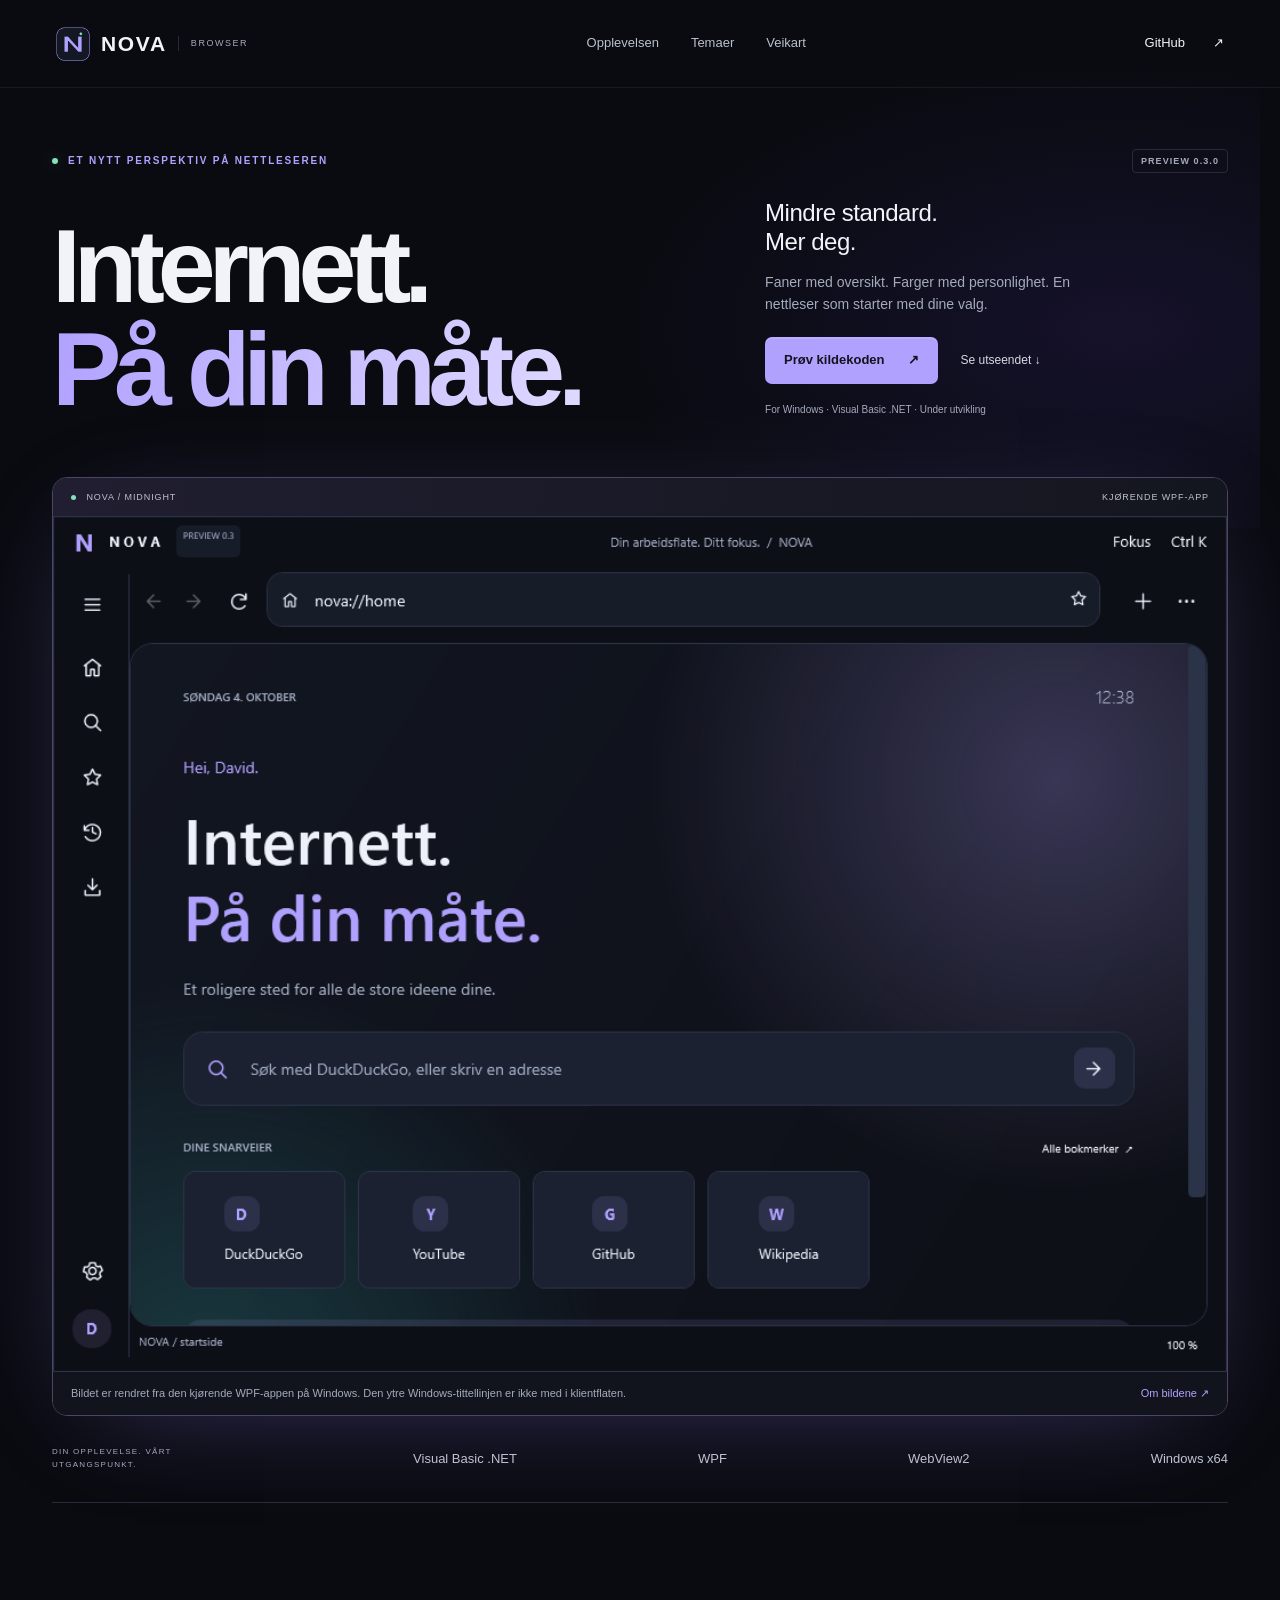
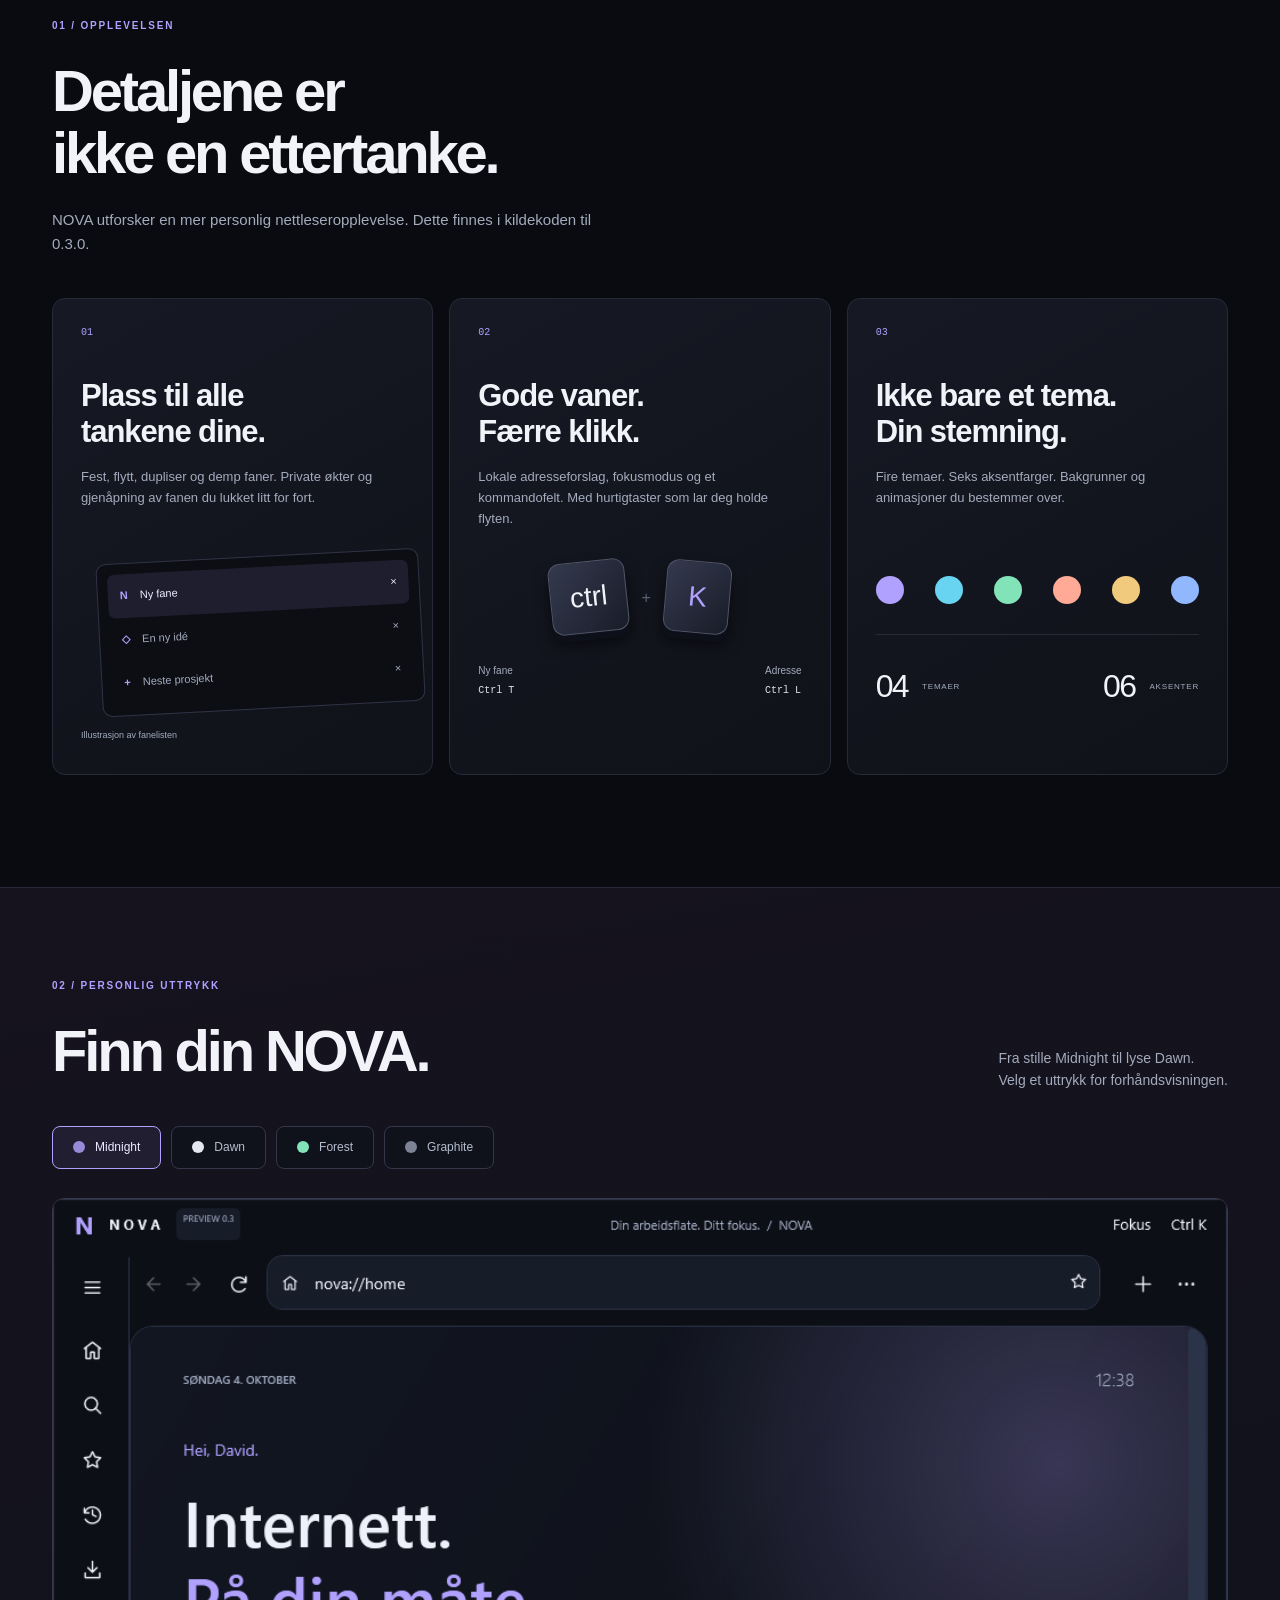
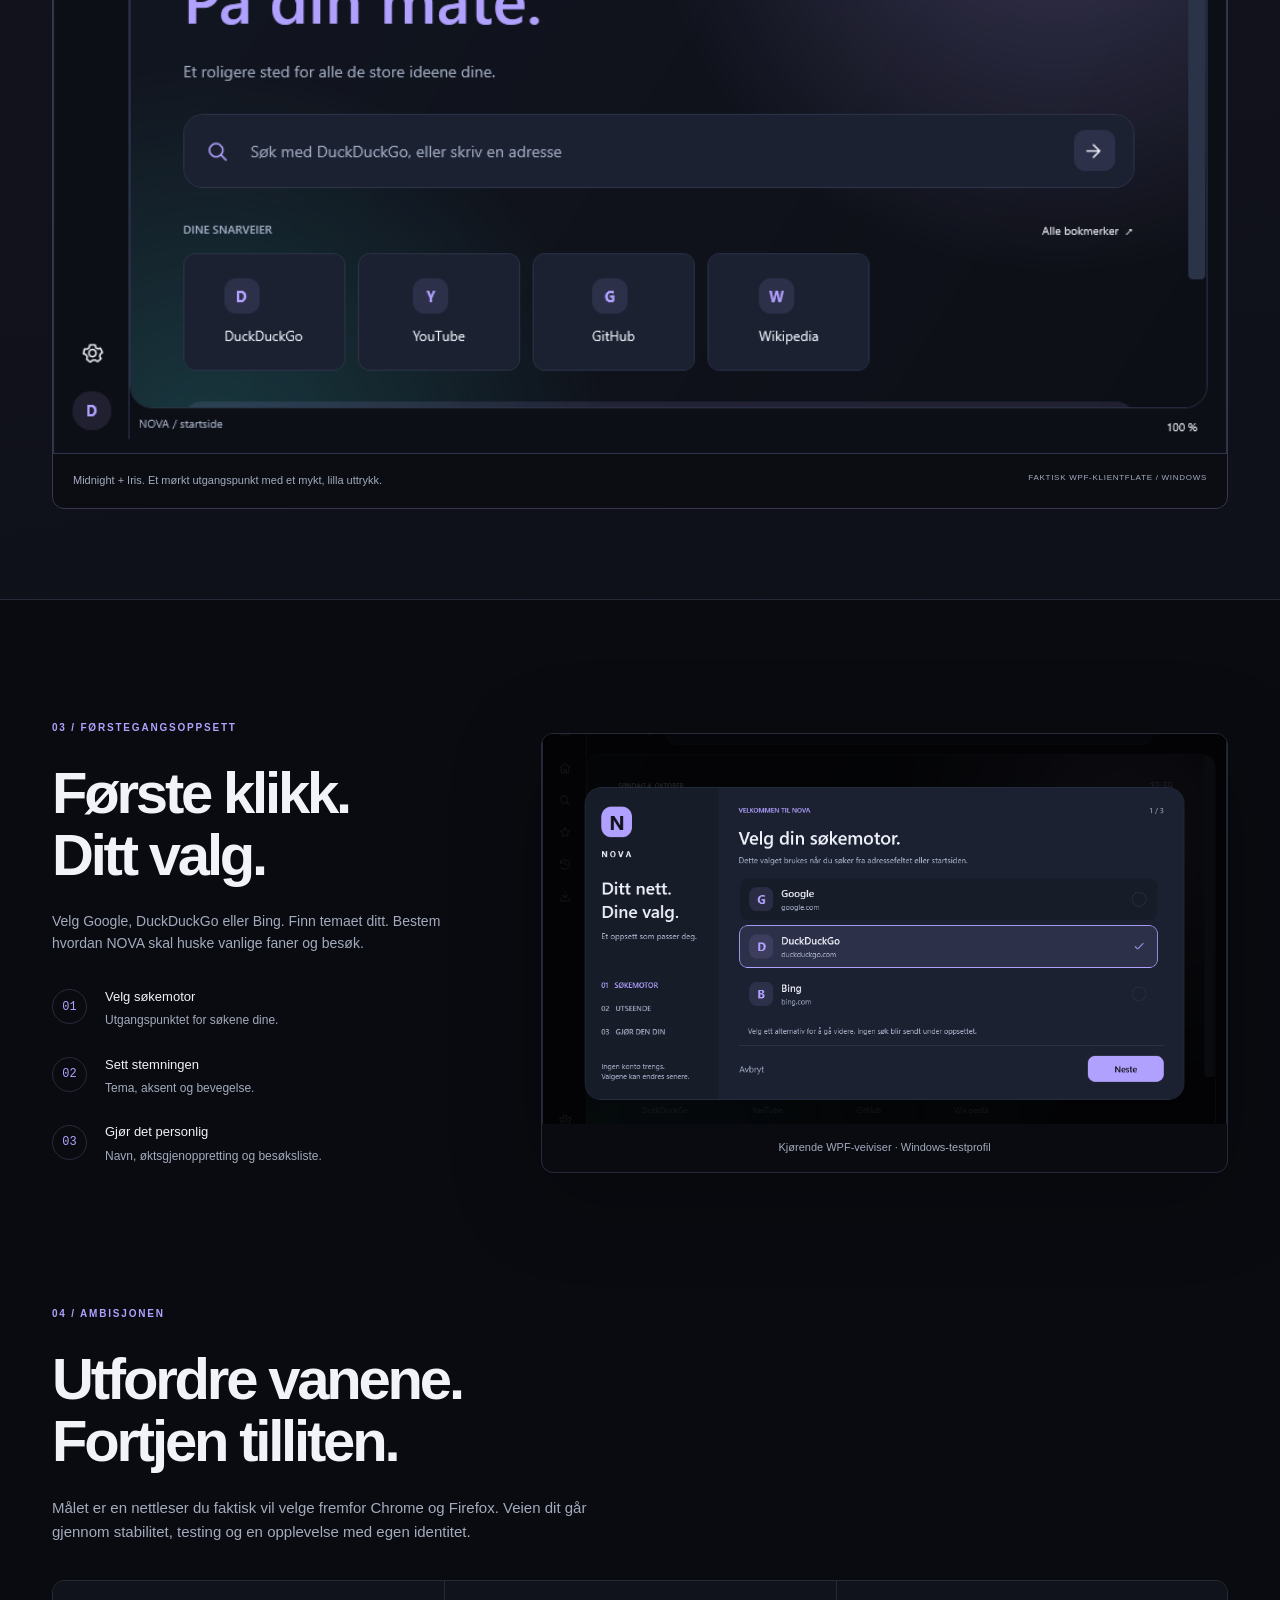
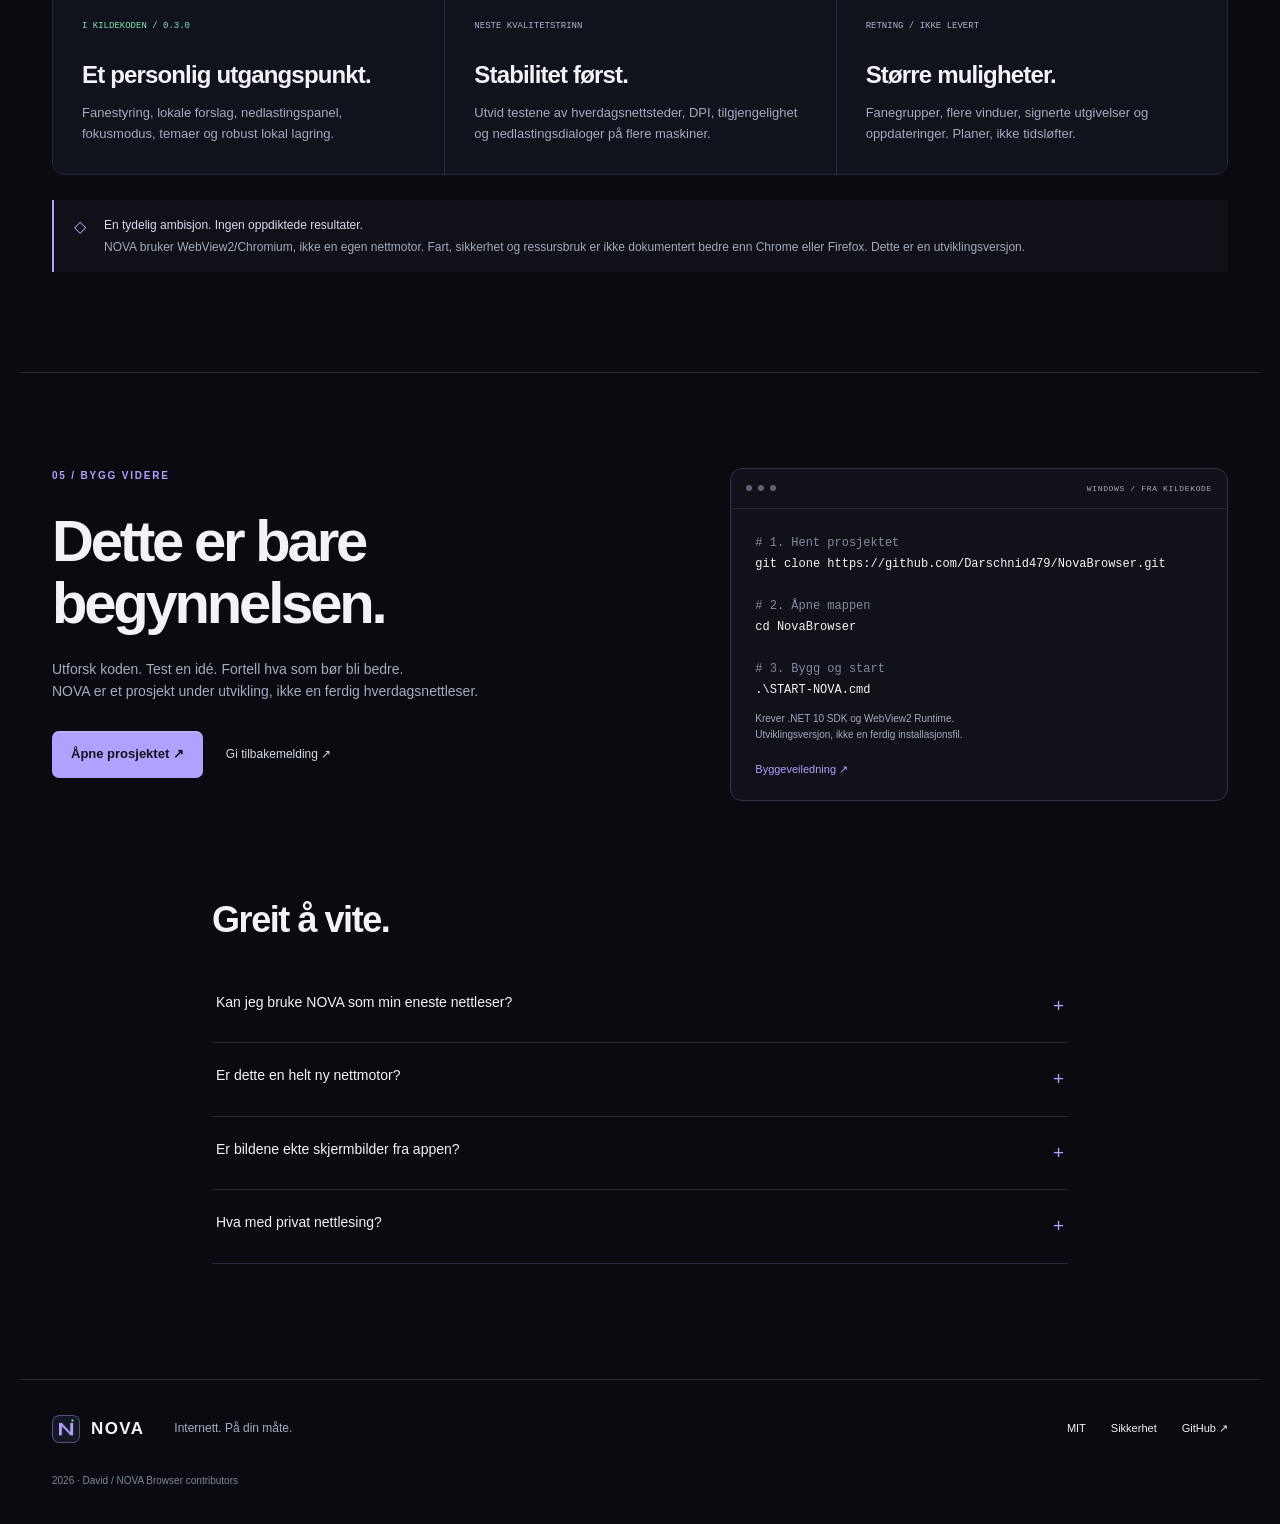
==== commit 58e1ce54: "NOVA 0.3.0: materialize Windows-tested source, real app captures and validation evidence" ====
--- a/docs/index.html
+++ b/docs/index.html
@@ -1,14 +1,14 @@
 <!doctype html>
 <html lang="nb"><head><meta charset="utf-8"><meta name="viewport" content="width=device-width, initial-scale=1"><meta name="description" content="NOVA Browser: en personlig Windows-nettleser i Visual Basic .NET. Utforsk faner, temaer og et oppsett som starter med dine valg."><meta name="theme-color" content="#090b10"><meta property="og:title" content="NOVA Browser | Internett. På din måte."><meta property="og:description" content="Ditt nett. Dine valg. En Windows-nettleser under utvikling, med faner, temaer og et personlig oppsett."><meta property="og:type" content="website"><meta property="og:image" content="https://darschnid479.github.io/NovaBrowser/assets/brand/social-card.png"><meta property="og:url" content="https://darschnid479.github.io/NovaBrowser/"><meta name="twitter:card" content="summary_large_image"><title>NOVA Browser | Internett. På din måte.</title><link rel="icon" href="assets/brand/nova-mark.png"><link rel="stylesheet" href="assets/site.css"><script src="assets/site.js" defer></script></head>
 <body><a class="skip" href="#main">Hopp til innhold</a><header class="site-header"><a class="logo" href="#" aria-label="NOVA start"><img src="assets/brand/nova-mark.png" width="34" height="34" alt=""><strong>NOVA</strong><span>BROWSER</span></a><nav aria-label="Hovedmeny"><a href="#opplevelsen">Opplevelsen</a><a href="#temaer">Temaer</a><a href="#veikart">Veikart</a></nav><a class="github-link" href="https://github.com/Darschnid479/NovaBrowser">GitHub <span aria-hidden="true">&#8599;</span></a></header>
-<main id="main"><section class="hero wrap"><div class="hero-orbit" aria-hidden="true"></div><p class="eyebrow"><span class="dot"></span> ET NYTT PERSPEKTIV PÅ NETTLESEREN <span class="release">PREVIEW 0.2.0</span></p><div class="hero-grid"><h1>Internett.<br><span>På din måte.</span></h1><div class="hero-copy"><p>Mindre standard.<br>Mer deg.</p><p class="muted">Faner med oversikt. Farger med personlighet. En nettleser som starter med dine valg.</p><div class="actions"><a class="button primary" href="#kom-i-gang">Prøv kildekoden <span>&#8599;</span></a><a class="text-link" href="#temaer">Se utseendet &#8595;</a></div><small>For Windows &middot; Visual Basic .NET &middot; Under utvikling</small></div></div>
-<figure class="hero-shot"><div class="shot-top"><span><i></i> NOVA / MIDNIGHT</span><span>DESIGNFORHÅNDSVISNING</span></div><img id="hero-preview" src="assets/previews/nova-midnight.png" width="1460" height="960" fetchpriority="high" alt="HTML-rekonstruksjon av NOVAs startside: mørkt tema, vertikale faner og personlig søk."><figcaption>UI-en er rekonstruert fra prosjektet i HTML. Bildet er ikke tatt av en kjørende Windows-app. <a href="https://github.com/Darschnid479/NovaBrowser/blob/main/docs/VISUELT.md">Om bildene &#8599;</a></figcaption></figure>
+<main id="main"><section class="hero wrap"><div class="hero-orbit" aria-hidden="true"></div><p class="eyebrow"><span class="dot"></span> ET NYTT PERSPEKTIV PÅ NETTLESEREN <span class="release">PREVIEW 0.3.0</span></p><div class="hero-grid"><h1>Internett.<br><span>På din måte.</span></h1><div class="hero-copy"><p>Mindre standard.<br>Mer deg.</p><p class="muted">Faner med oversikt. Farger med personlighet. En nettleser som starter med dine valg.</p><div class="actions"><a class="button primary" href="#kom-i-gang">Prøv kildekoden <span>&#8599;</span></a><a class="text-link" href="#temaer">Se utseendet &#8595;</a></div><small>For Windows &middot; Visual Basic .NET &middot; Under utvikling</small></div></div>
+<figure class="hero-shot"><div class="shot-top"><span><i></i> NOVA / MIDNIGHT</span><span>KJØRENDE WPF-APP</span></div><img id="hero-preview" src="assets/app-0.3.0/nova-03-midnight-client.png" width="1028" height="749" fetchpriority="high" alt="Faktisk WPF-klientflate fra NOVAs startside: mørkt tema, vertikale faner og personlig søk."><figcaption>Bildet er rendret fra den kjørende WPF-appen på Windows. Den ytre Windows-tittellinjen er ikke med i klientflaten. <a href="https://github.com/Darschnid479/NovaBrowser/blob/main/docs/VISUELT.md">Om bildene &#8599;</a></figcaption></figure>
 <div class="tech-strip"><span>DIN OPPLEVELSE. VÅRT UTGANGSPUNKT.</span><div>Visual Basic .NET</div><div>WPF</div><div>WebView2</div><div>Windows x64</div></div></section>
-<section class="wrap feature-section" id="opplevelsen"><div class="section-heading"><p class="eyebrow">01 / OPPLEVELSEN</p><h2>Detaljene er<br>ikke en ettertanke.</h2><p class="muted">NOVA utforsker en mer personlig nettleseropplevelse. Dette finnes i kildekoden til 0.2.0.</p></div><div class="feature-grid"><article class="feature-card tabs-card"><span class="card-number">01</span><h3>Plass til alle<br>tankene dine.</h3><p>Vertikale faner, private faner og gjenåpning av fanen du lukket litt for fort.</p><div class="mini-tabs" aria-hidden="true"><div class="selected"><b>N</b> Ny fane <span>&#215;</span></div><div><b>&#9671;</b> En ny idæ <span>&#215;</span></div><div><b>+</b> Neste prosjekt <span>&#215;</span></div></div><small>Illustrasjon av fanelisten</small></article><article class="feature-card command-card"><span class="card-number">02</span><h3>Gode vaner.<br>Færre klikk.</h3><p>Adressefelt, søk og et kommandofelt. Med hurtigtaster som lar deg holde flyten.</p><div class="keycap-art" aria-hidden="true"><kbd>ctrl</kbd><span>+</span><kbd>K</kbd></div><div class="shortcut-line"><span>Ny fane <kbd>Ctrl T</kbd></span><span>Adresse <kbd>Ctrl L</kbd></span></div></article><article class="feature-card settings-card"><span class="card-number">03</span><h3>Ikke bare et tema.<br>Din stemning.</h3><p>Fire temaer. Seks aksentfarger. Bakgrunner og animasjoner du bestemmer over.</p><div class="swatches" aria-hidden="true"><i></i><i></i><i></i><i></i><i></i><i></i></div><div class="feature-bottom"><strong>04</strong><span>TEMAER</span><strong>06</strong><span>AKSENTER</span></div></article></div></section>
-<section class="theme-section" id="temaer"><div class="wrap"><div class="theme-heading"><div><p class="eyebrow">02 / PERSONLIG UTTRYKK</p><h2>Finn din NOVA.</h2></div><p class="muted">Fra stille Midnight til lyse Dawn.<br>Velg et uttrykk for forhåndsvisningen.</p></div><div class="theme-switch" role="group" aria-label="Velg forhåndsvisningstema"><button type="button" data-theme="midnight" aria-pressed="true"><i></i>Midnight</button><button type="button" data-theme="dawn" aria-pressed="false"><i></i>Dawn</button><button type="button" data-theme="forest" aria-pressed="false"><i></i>Forest</button><button type="button" data-theme="graphite" aria-pressed="false"><i></i>Graphite</button></div><figure class="theme-display"><img id="theme-preview" src="assets/previews/nova-midnight.png" alt="Designforhåndsvisning av NOVA i Midnight-tema" width="1460" height="960" loading="lazy"><figcaption><span id="theme-description" aria-live="polite">Midnight + Iris. Et mørkt utgangspunkt med et mykt, lilla uttrykk.</span><span>HTML-REKONSTRUKSJON / IKKE APP-SKJERMBILDE</span></figcaption></figure></div></section>
-<section class="wrap setup-section"><div class="setup-copy"><p class="eyebrow">03 / FØRSTEGANGSOPPSETT</p><h2>Første klikk.<br>Ditt valg.</h2><p class="muted">Velg Google, DuckDuckGo eller Bing. Finn temaet ditt. Bestem hvordan NOVA skal huske vanlige faner og besøk.</p><ol><li><span>01</span><div><strong>Velg søkemotor</strong><p>Utgangspunktet for søkene dine.</p></div></li><li><span>02</span><div><strong>Sett stemningen</strong><p>Tema, aksent og bevegelse.</p></div></li><li><span>03</span><div><strong>Gjør det personlig</strong><p>Navn, øktsgjenoppretting og besøksliste.</p></div></li></ol></div><figure class="setup-picture"><img src="assets/previews/nova-setup.png" width="1460" height="960" alt="Designforhåndsvisning av NOVAs oppstartsveiviser med valg av søkemotor" loading="lazy"><figcaption>Rekonstruert oppstartsveiviser &middot; Ikke kjørende app</figcaption></figure></section>
-<section class="wrap roadmap" id="veikart"><div class="section-heading"><p class="eyebrow">04 / AMBISJONEN</p><h2>Utfordre vanene.<br>Fortjen tilliten.</h2><p class="muted">Målet er en nettleser du faktisk vil velge fremfor Chrome og Firefox. Veien dit går gjennom stabilitet, testing og en opplevelse med egen identitet.</p></div><div class="roadmap-grid"><article><span class="stage current">I KILDEKODEN / 0.2.0</span><h3>Et personlig utgangspunkt.</h3><p>Faner, startside, temaer, veiviser, bokmerker, lokal besøksliste og kommandofelt.</p></article><article><span class="stage">NESTE KVALITETSTRINN</span><h3>Stabilitet først.</h3><p>Verifisere vindusknapper, skalering, tekstfelt, tilgjengelighet og nettleserøkter på Windows.</p></article><article><span class="stage">RETNING / IKKE LEVERT</span><h3>Større muligheter.</h3><p>Fanegrupper, sovende faner, signerte utgivelser og oppdateringer. Planer, ikke tidsløfter.</p></article></div><aside class="honesty"><span>&#9671;</span><p><strong>En tydelig ambisjon. Ingen oppdiktede resultater.</strong><br>NOVA bruker WebView2/Chromium, ikke en egen nettmotor. Fart, sikkerhet og ressursbruk er ikke dokumentert bedre enn Chrome eller Firefox. Dette er en utviklingsversjon.</p></aside></section>
-<section class="wrap start-section" id="kom-i-gang"><div><p class="eyebrow">05 / BYGG VIDERE</p><h2>Dette er bare<br>begynnelsen.</h2><p class="muted">Utforsk koden. Test en idæ. Fortell hva som bør bli bedre.<br>NOVA er et prosjekt under utvikling, ikke en ferdig hverdagsnettleser.</p><div class="actions"><a class="button primary" href="https://github.com/Darschnid479/NovaBrowser">Åpne prosjektet &#8599;</a><a class="text-link" href="https://github.com/Darschnid479/NovaBrowser/issues/new/choose">Gi tilbakemelding &#8599;</a></div></div><div class="terminal"><div><i></i><i></i><i></i><span>WINDOWS / FRA KILDEKODE</span></div><pre><span># 1. Hent prosjektet</span>
+<section class="wrap feature-section" id="opplevelsen"><div class="section-heading"><p class="eyebrow">01 / OPPLEVELSEN</p><h2>Detaljene er<br>ikke en ettertanke.</h2><p class="muted">NOVA utforsker en mer personlig nettleseropplevelse. Dette finnes i kildekoden til 0.3.0.</p></div><div class="feature-grid"><article class="feature-card tabs-card"><span class="card-number">01</span><h3>Plass til alle<br>tankene dine.</h3><p>Fest, flytt, dupliser og demp faner. Private økter og gjenåpning av fanen du lukket litt for fort.</p><div class="mini-tabs" aria-hidden="true"><div class="selected"><b>N</b> Ny fane <span>&#215;</span></div><div><b>&#9671;</b> En ny idé <span>&#215;</span></div><div><b>+</b> Neste prosjekt <span>&#215;</span></div></div><small>Illustrasjon av fanelisten</small></article><article class="feature-card command-card"><span class="card-number">02</span><h3>Gode vaner.<br>Færre klikk.</h3><p>Lokale adresseforslag, fokusmodus og et kommandofelt. Med hurtigtaster som lar deg holde flyten.</p><div class="keycap-art" aria-hidden="true"><kbd>ctrl</kbd><span>+</span><kbd>K</kbd></div><div class="shortcut-line"><span>Ny fane <kbd>Ctrl T</kbd></span><span>Adresse <kbd>Ctrl L</kbd></span></div></article><article class="feature-card settings-card"><span class="card-number">03</span><h3>Ikke bare et tema.<br>Din stemning.</h3><p>Fire temaer. Seks aksentfarger. Bakgrunner og animasjoner du bestemmer over.</p><div class="swatches" aria-hidden="true"><i></i><i></i><i></i><i></i><i></i><i></i></div><div class="feature-bottom"><strong>04</strong><span>TEMAER</span><strong>06</strong><span>AKSENTER</span></div></article></div></section>
+<section class="theme-section" id="temaer"><div class="wrap"><div class="theme-heading"><div><p class="eyebrow">02 / PERSONLIG UTTRYKK</p><h2>Finn din NOVA.</h2></div><p class="muted">Fra stille Midnight til lyse Dawn.<br>Velg et uttrykk for forhåndsvisningen.</p></div><div class="theme-switch" role="group" aria-label="Velg forhåndsvisningstema"><button type="button" data-theme="midnight" aria-pressed="true"><i></i>Midnight</button><button type="button" data-theme="dawn" aria-pressed="false"><i></i>Dawn</button><button type="button" data-theme="forest" aria-pressed="false"><i></i>Forest</button><button type="button" data-theme="graphite" aria-pressed="false"><i></i>Graphite</button></div><figure class="theme-display"><img id="theme-preview" src="assets/app-0.3.0/nova-03-midnight-client.png" alt="Kjørende WPF-klientflate fra NOVA i Midnight-tema" width="1028" height="749" loading="lazy"><figcaption><span id="theme-description" aria-live="polite">Midnight + Iris. Et mørkt utgangspunkt med et mykt, lilla uttrykk.</span><span>FAKTISK WPF-KLIENTFLATE / WINDOWS</span></figcaption></figure></div></section>
+<section class="wrap setup-section"><div class="setup-copy"><p class="eyebrow">03 / FØRSTEGANGSOPPSETT</p><h2>Første klikk.<br>Ditt valg.</h2><p class="muted">Velg Google, DuckDuckGo eller Bing. Finn temaet ditt. Bestem hvordan NOVA skal huske vanlige faner og besøk.</p><ol><li><span>01</span><div><strong>Velg søkemotor</strong><p>Utgangspunktet for søkene dine.</p></div></li><li><span>02</span><div><strong>Sett stemningen</strong><p>Tema, aksent og bevegelse.</p></div></li><li><span>03</span><div><strong>Gjør det personlig</strong><p>Navn, øktsgjenoppretting og besøksliste.</p></div></li></ol></div><figure class="setup-picture"><img src="assets/app-0.3.0/nova-03-setup-client.png" width="1028" height="749" alt="Kjørende WPF-klientflate fra NOVAs oppstartsveiviser med valg av søkemotor" loading="lazy"><figcaption>Kjørende WPF-veiviser &middot; Windows-testprofil</figcaption></figure></section>
+<section class="wrap roadmap" id="veikart"><div class="section-heading"><p class="eyebrow">04 / AMBISJONEN</p><h2>Utfordre vanene.<br>Fortjen tilliten.</h2><p class="muted">Målet er en nettleser du faktisk vil velge fremfor Chrome og Firefox. Veien dit går gjennom stabilitet, testing og en opplevelse med egen identitet.</p></div><div class="roadmap-grid"><article><span class="stage current">I KILDEKODEN / 0.3.0</span><h3>Et personlig utgangspunkt.</h3><p>Fanestyring, lokale forslag, nedlastingspanel, fokusmodus, temaer og robust lokal lagring.</p></article><article><span class="stage">NESTE KVALITETSTRINN</span><h3>Stabilitet først.</h3><p>Utvid testene av hverdagsnettsteder, DPI, tilgjengelighet og nedlastingsdialoger på flere maskiner.</p></article><article><span class="stage">RETNING / IKKE LEVERT</span><h3>Større muligheter.</h3><p>Fanegrupper, flere vinduer, signerte utgivelser og oppdateringer. Planer, ikke tidsløfter.</p></article></div><aside class="honesty"><span>&#9671;</span><p><strong>En tydelig ambisjon. Ingen oppdiktede resultater.</strong><br>NOVA bruker WebView2/Chromium, ikke en egen nettmotor. Fart, sikkerhet og ressursbruk er ikke dokumentert bedre enn Chrome eller Firefox. Dette er en utviklingsversjon.</p></aside></section>
+<section class="wrap start-section" id="kom-i-gang"><div><p class="eyebrow">05 / BYGG VIDERE</p><h2>Dette er bare<br>begynnelsen.</h2><p class="muted">Utforsk koden. Test en idé. Fortell hva som bør bli bedre.<br>NOVA er et prosjekt under utvikling, ikke en ferdig hverdagsnettleser.</p><div class="actions"><a class="button primary" href="https://github.com/Darschnid479/NovaBrowser">Åpne prosjektet &#8599;</a><a class="text-link" href="https://github.com/Darschnid479/NovaBrowser/issues/new/choose">Gi tilbakemelding &#8599;</a></div></div><div class="terminal"><div><i></i><i></i><i></i><span>WINDOWS / FRA KILDEKODE</span></div><pre><span># 1. Hent prosjektet</span>
 git clone https://github.com/Darschnid479/NovaBrowser.git
 
 <span># 2. Åpne mappen</span>
@@ -16,5 +16,5 @@
 
 <span># 3. Bygg og start</span>
 .\START-NOVA.cmd</pre><p>Krever .NET 10 SDK og WebView2 Runtime.<br>Utviklingsversjon, ikke en ferdig installasjonsfil.</p><a href="https://github.com/Darschnid479/NovaBrowser#kom-i-gang">Byggeveiledning &#8599;</a></div></section>
-<section class="wrap faq"><h2>Greit å vite.</h2><details><summary>Kan jeg bruke NOVA som min eneste nettleser?</summary><p>Det anbefales ikke på dette stadiet. 0.2.0 er en utviklingsversjon med kjente og uavklarte feil. Test med en ufølsom profil, og behold en etablert nettleser til viktige oppgaver.</p></details><details><summary>Er dette en helt ny nettmotor?</summary><p>Nei. Visual Basic .NET og WPF driver appens grensesnitt. Microsoft WebView2 viser nettsidene. NOVAs prosjekt er brukeropplevelsen rundt nettmotoren.</p></details><details><summary>Er bildene ekte skjermbilder fra appen?</summary><p>Appbildene er merkede HTML-rekonstruksjoner basert på NOVA 0.2.0. De er ikke tatt av Windows-appen. Kildepakken inneholder et verktøy for å ta ekte skjermbilder på Windows.</p></details><details><summary>Hva med privat nettlesing?</summary><p>Private faner er implementert, men privat betyr ikke anonym. NOVA og WebView2 har ulike lag for datalagring. Se prosjektets personverndokument før du bruker funksjonen.</p></details></section>
+<section class="wrap faq"><h2>Greit å vite.</h2><details><summary>Kan jeg bruke NOVA som min eneste nettleser?</summary><p>Det anbefales ikke på dette stadiet. 0.3.0 er en utviklingsversjon med kjente og uavklarte feil. Test med en ufølsom profil, og behold en etablert nettleser til viktige oppgaver.</p></details><details><summary>Er dette en helt ny nettmotor?</summary><p>Nei. Visual Basic .NET og WPF driver appens grensesnitt. Microsoft WebView2 viser nettsidene. NOVAs prosjekt er brukeropplevelsen rundt nettmotoren.</p></details><details><summary>Er bildene ekte skjermbilder fra appen?</summary><p>Bildene på denne siden er rendret fra den faktiske WPF-appen på Windows. Klientbildene utelater den ytre Windows-tittellinjen. Repoet inneholder også native vindusopptak og en separat nettmotorfangst av en lokal testside.</p></details><details><summary>Hva med privat nettlesing?</summary><p>Private faner er implementert, men privat betyr ikke anonym. NOVA og WebView2 har ulike lag for datalagring. Se prosjektets personverndokument før du bruker funksjonen.</p></details></section>
 </main><footer class="wrap footer"><a class="logo" href="#"><img src="assets/brand/nova-mark.png" width="28" height="28" alt=""><strong>NOVA</strong></a><p>Internett. På din måte.</p><div><a href="https://github.com/Darschnid479/NovaBrowser/blob/main/LICENSE">MIT</a><a href="https://github.com/Darschnid479/NovaBrowser/blob/main/SECURITY.md">Sikkerhet</a><a href="https://github.com/Darschnid479/NovaBrowser">GitHub &#8599;</a></div><small>2026 &middot; David / NOVA Browser contributors</small></footer></body></html>
